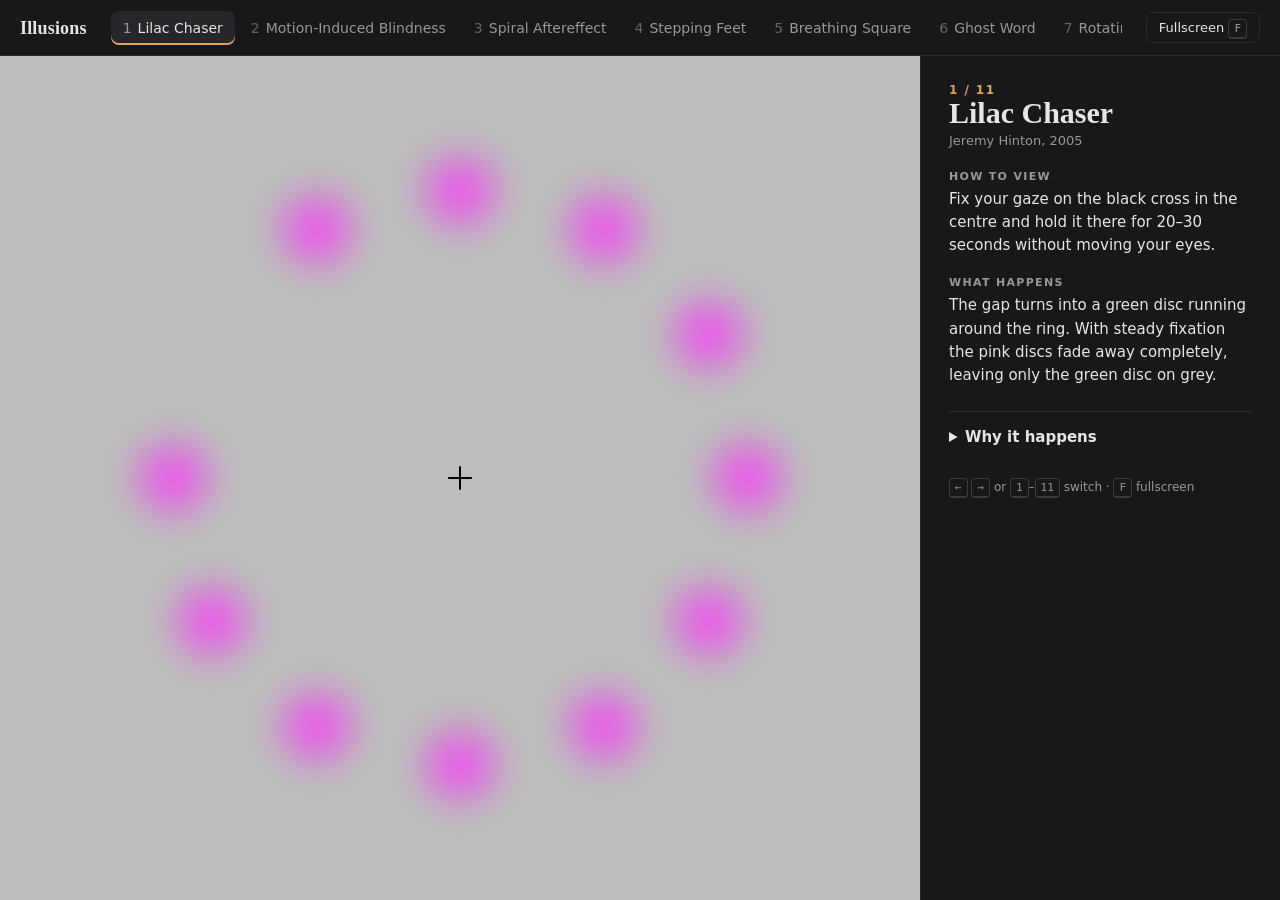
==== index.html @ adea9f26 "Add «Кто начал?» and «Твой принцип» Кто начал?: iterated prisoner's dilemma against tit-for-tat over" ====
<!doctype html>
<html lang="en">
<head>
  <meta charset="utf-8">
  <meta name="viewport" content="width=device-width, initial-scale=1">
  <title>Illusions</title>
  <link rel="stylesheet" href="css/style.css">
</head>
<body>
  <header class="bar">
    <h1 class="brand">Illusions</h1>
    <nav id="nav" class="nav" aria-label="Illusions"></nav>
    <button id="fullscreen" class="btn" type="button" title="Fullscreen (F)">Fullscreen <kbd>F</kbd></button>
  </header>

  <main class="layout">
    <section id="stage" class="stage" aria-live="off"></section>

    <aside class="panel">
      <p id="index" class="index"></p>
      <h2 id="title" class="title"></h2>
      <p id="credit" class="credit"></p>

      <h3 id="howto-h">How to view</h3>
      <p id="howto"></p>

      <div id="expect-wrap">
        <h3 id="expect-h">What happens</h3>
        <p id="expect"></p>
      </div>

      <div id="controls-wrap" hidden>
        <h3 id="controls-h">Controls</h3>
        <div id="controls" class="controls"></div>
      </div>

      <details id="why" class="why">
        <summary id="why-h">Why it happens</summary>
        <div id="why-body"></div>
      </details>

      <p class="keys"><kbd>←</kbd> <kbd>→</kbd> or <kbd>1</kbd>–<kbd id="last-key">9</kbd> switch · <kbd>F</kbd> fullscreen</p>
    </aside>
  </main>

  <script src="js/core.js"></script>
  <script src="js/illusions/lilac.js"></script>
  <script src="js/illusions/mib.js"></script>
  <script src="js/illusions/spiral.js"></script>
  <script src="js/illusions/feet.js"></script>
  <script src="js/illusions/breathing.js"></script>
  <script src="js/illusions/ghost-word.js"></script>
  <script src="js/illusions/snakes.js"></script>
  <script src="js/illusions/silencing.js"></script>
  <script src="js/illusions/checker-shadow.js"></script>
  <script src="js/mind/oracle-model.js"></script>
  <script src="js/illusions/oracle.js"></script>
  <script src="js/mind/ninety-model.js"></script>
  <script src="js/illusions/ninety.js"></script>
  <script src="js/mind/who-model.js"></script>
  <script src="js/illusions/who.js"></script>
  <script src="js/mind/principle-model.js"></script>
  <script src="js/illusions/principle.js"></script>
  <script src="js/app.js"></script>
</body>
</html>
---- css/style.css ----
:root {
  --bg: #111113;
  --bg-2: #18181b;
  --line: #2a2a2f;
  --text: #e8e6e1;
  --muted: #9b9890;
  --accent: #e0a458;
  --serif: "Iowan Old Style", "Palatino Linotype", Palatino, Georgia, serif;
  --sans: system-ui, -apple-system, "Segoe UI", Roboto, sans-serif;
  --bar-h: 56px;
}

* { box-sizing: border-box; }

html, body {
  margin: 0;
  height: 100%;
  background: var(--bg);
  color: var(--text);
  font: 15px/1.55 var(--sans);
}

/* ---------- top bar ---------- */

.bar {
  height: var(--bar-h);
  display: flex;
  align-items: center;
  gap: 24px;
  padding: 0 20px;
  border-bottom: 1px solid var(--line);
  background: var(--bg-2);
}

.brand {
  margin: 0;
  font: 600 18px/1 var(--serif);
  letter-spacing: 0.01em;
  white-space: nowrap;
}

.nav {
  display: flex;
  gap: 4px;
  flex: 1;
  overflow-x: auto;
  scrollbar-width: none;
}

.nav button {
  appearance: none;
  border: 0;
  background: none;
  color: var(--muted);
  font: 500 14px/1 var(--sans);
  padding: 10px 12px;
  border-radius: 8px;
  cursor: pointer;
  white-space: nowrap;
}

.nav button span {
  font-variant-numeric: tabular-nums;
  opacity: 0.6;
  margin-right: 6px;
}

.nav button:hover { color: var(--text); background: #222226; }

.nav button[aria-current="true"] {
  color: var(--text);
  background: #26262b;
  box-shadow: inset 0 -2px 0 var(--accent);
}

.nav-section {
  align-self: center;
  margin-left: 8px;
  padding: 4px 6px 4px 14px;
  border-left: 1px solid var(--line);
  color: var(--accent);
  font: 600 11px/1 var(--sans);
  letter-spacing: 0.12em;
  text-transform: uppercase;
  white-space: nowrap;
}

.btn {
  appearance: none;
  border: 1px solid var(--line);
  background: transparent;
  color: var(--text);
  font: 500 13px/1 var(--sans);
  padding: 8px 12px;
  border-radius: 8px;
  cursor: pointer;
  white-space: nowrap;
}

.btn:hover { border-color: #44444b; }

.btn-primary {
  background: var(--accent);
  border-color: var(--accent);
  color: #111;
}

.btn-primary:hover { border-color: #f0bd7a; background: #f0bd7a; }

kbd {
  font: 500 11px/1 ui-monospace, SFMono-Regular, Menlo, monospace;
  padding: 2px 5px;
  border: 1px solid #3a3a40;
  border-bottom-width: 2px;
  border-radius: 4px;
  color: var(--muted);
}

/* ---------- layout ---------- */

.layout {
  display: grid;
  grid-template-columns: 1fr 360px;
  height: calc(100% - var(--bar-h));
}

.stage {
  position: relative;
  overflow: hidden;
  background: #000;
}

.stage canvas {
  position: absolute;
  inset: 0;
  width: 100%;
  height: 100%;
  display: block;
}

.stage-status {
  position: absolute;
  left: 50%;
  bottom: 18px;
  transform: translateX(-50%);
  padding: 6px 12px;
  border-radius: 999px;
  background: rgba(0, 0, 0, 0.55);
  color: #ddd;
  font: 500 13px/1.2 var(--sans);
  font-variant-numeric: tabular-nums;
  pointer-events: none;
  white-space: nowrap;
}

/* ---------- mind demos (DOM on the stage) ---------- */

.mind {
  position: absolute;
  inset: 0;
  display: flex;
  overflow-y: auto;
  padding: 32px 24px;
  background: var(--bg);
}

.mind-col { margin: auto; width: 100%; max-width: 560px; text-align: center; }
.mind-col.wide { max-width: 760px; }

.mind-step { margin: 0 0 10px; color: var(--accent); font: 600 11px/1 var(--sans); letter-spacing: 0.12em; text-transform: uppercase; }
.mind-big { margin: 0 0 6px; font: 400 30px/1.2 var(--serif); }
.mind-big b { color: var(--accent); font-weight: 600; font-variant-numeric: tabular-nums; }
.mind-sub { margin: 0 0 24px; color: var(--muted); min-height: 1.55em; }
.mind-note { margin: 8px 0 0; color: var(--muted); font-size: 13px; }
.mind-col h4 { margin: 24px 0 8px; color: var(--muted); font: 600 11px/1.3 var(--sans); letter-spacing: 0.12em; text-transform: uppercase; }
.mind-go { margin-top: 28px; padding: 12px 18px; font-size: 14px; }

.mind-table { margin: 0 auto; border-collapse: collapse; font-variant-numeric: tabular-nums; }
.mind-table th, .mind-table td { padding: 7px 14px; border-bottom: 1px solid var(--line); }
.mind-table th { color: var(--muted); font: 600 11px/1.3 var(--sans); letter-spacing: 0.08em; text-transform: uppercase; }
.mind-table td:first-child { text-align: left; color: var(--muted); }
.mind-table td:nth-child(2) { color: var(--text); font-weight: 600; }

.oracle-keys { display: flex; justify-content: center; gap: 20px; margin-bottom: 28px; }

.oracle-keys button {
  width: 120px;
  height: 120px;
  border: 0;
  border-radius: 14px;
  color: #111;
  font: 600 40px/1 var(--sans);
  cursor: pointer;
  transition: transform 60ms;
}

.oracle-keys button small { display: block; margin-top: 6px; font-size: 15px; opacity: 0.55; }

.oracle-keys button.down, .oracle-keys button:active { transform: scale(0.94); }

.k0 { background: #e0a458; }
.k1 { background: #6fa8dc; }

.oracle-strip { display: grid; grid-template-columns: repeat(25, 13px); justify-content: center; gap: 3px; }

.oracle-strip i {
  position: relative;
  width: 13px;
  height: 13px;
  border-radius: 2px;
}

.oracle-strip i.hit::after {
  content: "";
  position: absolute;
  inset: 4px;
  border-radius: 50%;
  background: #111;
}

.ninety-q { font-size: 26px; }
.ninety-fields { display: grid; grid-template-columns: repeat(3, minmax(0, 1fr)); gap: 12px; text-align: left; }
.ninety-fields.one { grid-template-columns: minmax(0, 260px); justify-content: center; margin-top: 18px; }
.ninety-field span { display: block; margin-bottom: 6px; color: var(--muted); font-size: 13px; }

.ninety-field input {
  width: 100%;
  padding: 10px 12px;
  border: 1px solid var(--line);
  border-radius: 8px;
  background: var(--bg-2);
  color: var(--text);
  font: 500 20px/1.2 var(--sans);
  font-variant-numeric: tabular-nums;
}

.ninety-field input:focus { outline: none; border-color: var(--accent); }
.ninety-field input.bad, .ninety-msg.bad { border-color: #d0605e; color: #e88a87; }
.btn:disabled { opacity: 0.4; cursor: default; }

.ninety-recall-q { margin-bottom: 4px; }
.ninety-ask { margin: 22px 0 10px; }
.ninety-yn { display: flex; justify-content: center; gap: 12px; }
.ninety-yn .btn { min-width: 120px; padding: 11px 16px; font-size: 14px; }

.ninety-line { margin: 0 0 4px; }
.ninety-legend { display: flex; flex-wrap: wrap; justify-content: center; gap: 6px 18px; margin-bottom: 10px; color: var(--muted); font-size: 13px; }
.ninety-legend span { display: inline-flex; align-items: center; gap: 8px; }
.ninety-legend i { position: relative; display: inline-block; width: 18px; height: 12px; }
.ninety-legend i.ninety-mark { left: 0; transform: none; width: 3px; }
.ninety-legend i.ninety-mark.ans { width: 10px; height: 10px; }

.ninety-row { padding: 12px 0; border-bottom: 1px solid var(--line); text-align: left; }
.ninety-row-q { margin: 0 0 8px; font-size: 14px; }
.ninety-row-meta { margin: 8px 0 0; color: var(--muted); font-size: 13px; }
.ninety-row.hit .ninety-row-meta b { color: #8fc28a; }
.ninety-row.miss .ninety-row-meta b { color: #e88a87; }

.ninety-track { position: relative; height: 22px; }
.ninety-track::before { content: ""; position: absolute; left: 0; right: 0; top: 50%; border-top: 1px solid var(--line); }
.ninety-range { position: absolute; top: 5px; height: 12px; min-width: 2px; border-radius: 3px; background: rgba(224, 164, 88, 0.35); }
.ninety-legend .ninety-range { position: relative; top: 0; }
.ninety-mark { position: absolute; top: 1px; width: 3px; height: 20px; transform: translateX(-50%); border-radius: 1px; }
.ninety-mark.mid { background: var(--accent); }
.ninety-mark.rec { background: #6fa8dc; }
.ninety-mark.ans { top: 6px; width: 10px; height: 10px; border-radius: 50%; background: var(--text); box-shadow: 0 0 0 2px var(--bg); }

@media (max-width: 600px) {
  .ninety-fields { grid-template-columns: 1fr; }
}

/* Кто начал? */

.who-pay { margin-bottom: 4px; font-size: 14px; }
.who-pay td:nth-child(2) { font-weight: 400; color: var(--text); }
.who-line { margin: 0 0 6px; text-align: left; }
.who-story { margin: 0 0 8px; text-align: left; font-size: 16px; }

.who-moves { display: flex; justify-content: center; gap: 16px; margin: 24px 0 10px; }

.who-btn {
  width: 190px;
  padding: 18px 10px;
  border: 0;
  border-radius: 12px;
  color: #111;
  font: 600 18px/1 var(--sans);
  cursor: pointer;
  transition: transform 60ms;
}

.who-btn small { display: block; margin-top: 6px; font-size: 13px; opacity: 0.55; }
.who-btn.c { background: #8fc28a; }
.who-btn.d { background: #e88a87; }
.who-btn.down, .who-btn:active { transform: scale(0.96); }
.who-last { min-height: 1.55em; margin: 0 0 16px; color: var(--muted); }

.who-hist {
  display: grid;
  grid-template-columns: max-content 1fr;
  gap: 4px 10px;
  align-items: center;
  width: fit-content;
  max-width: 100%;
  margin: 0 auto 8px;
  text-align: left;
}

.who-hist > span { color: var(--muted); font-size: 13px; white-space: nowrap; }
.who-hist > div { display: flex; gap: 2px; min-height: 14px; }
.who-hist.rec, .who-hist.log { max-width: 100%; }
.who-hist.rec > div, .who-hist.log > div { display: grid; grid-template-columns: repeat(var(--n), minmax(0, 14px)); gap: 2px; }
.who-hist.rec .who-mv, .who-hist.log .who-mv { width: auto; }

.who-nums b { color: var(--muted); font: 500 10px/1 var(--sans); font-variant-numeric: tabular-nums; }

.who-mv { display: inline-block; width: 14px; height: 14px; border-radius: 3px; }
.who-mv.c { background: #8fc28a; }
.who-mv.d { background: #e88a87; }
.who-mv.glitch { outline: 2px solid var(--accent); outline-offset: 1px; }

.who-legend { display: flex; justify-content: center; align-items: center; gap: 6px 8px; flex-wrap: wrap; margin: 6px 0 14px; color: var(--muted); font-size: 13px; }
.who-legend .who-mv { margin-left: 10px; }

.who-scale { display: flex; justify-content: center; gap: 4px; }
.who-scale .btn { width: 38px; padding: 9px 0; font-variant-numeric: tabular-nums; }
.who-scale-ends { display: flex; justify-content: space-between; max-width: 450px; margin: 4px auto 0; color: var(--muted); font-size: 12px; }
.who-choice { display: flex; flex-wrap: wrap; justify-content: center; gap: 8px; }
.who-choice .btn { min-width: 100px; padding: 10px 14px; font-size: 14px; }
.who-scale .btn.on, .who-choice .btn.on { background: var(--accent); border-color: var(--accent); color: #111; }
.who-cmp { margin: 14px auto 10px; }
.who-cmp td:nth-child(3) { color: var(--text); font-weight: 600; }

/* Твой принцип */

.pr-rules { display: grid; gap: 8px; text-align: left; }

.pr-rule {
  display: block;
  width: 100%;
  padding: 12px 14px;
  border: 1px solid var(--line);
  border-radius: 10px;
  background: var(--bg-2);
  color: var(--text);
  font: 14px/1.45 var(--sans);
  text-align: left;
  cursor: pointer;
}

.pr-rule:hover { border-color: #44444b; }
.pr-rule.on { border-color: var(--accent); box-shadow: inset 0 0 0 1px var(--accent); }
.pr-rule b { display: block; margin-bottom: 2px; }
.pr-rule span { color: #cfccc5; }
.pr-rule small { display: block; margin-top: 4px; color: var(--accent); font-size: 12px; }
.pr-none { margin-top: 8px; }

.pr-text { margin: 18px 0 14px; text-align: left; font: 18px/1.6 var(--serif); }
.pr-q { margin: 0 0 20px; font-weight: 600; }
.pr-yn { display: flex; justify-content: center; gap: 12px; }
.pr-yn .btn { min-width: 160px; padding: 13px 16px; font-size: 15px; }
.pr-yn kbd { margin-left: 10px; }

.pr-table { margin-top: 6px; }
.pr-table td { text-align: left; }
.pr-table td:nth-child(2) { font-weight: 600; }
.pr-table tr.bad td { color: #e88a87; }
.pr-table tr.bad td:first-child { box-shadow: inset 3px 0 0 #d0605e; }

.pr-fit { margin: 0 0 10px; text-align: left; }
.pr-fit b { display: inline-block; min-width: 64px; color: var(--accent); font-variant-numeric: tabular-nums; }
.pr-fit span { display: block; margin-left: 68px; color: var(--muted); font-size: 13px; }
.pr-fit.mine { color: var(--text); }

.pr-pair { margin: 0 0 8px; padding-left: 12px; text-align: left; border-left: 3px solid var(--line); }
.pr-pair.diff { border-left-color: var(--accent); }
.pr-pair b { font-weight: 500; color: var(--muted); }
.pr-pair.diff b { color: var(--text); }
.pr-actions { display: flex; justify-content: center; gap: 12px; }

/* ---------- side panel ---------- */

.panel {
  overflow-y: auto;
  padding: 28px 28px 24px;
  border-left: 1px solid var(--line);
  background: var(--bg-2);
}

.index {
  margin: 0 0 6px;
  color: var(--accent);
  font: 600 12px/1 var(--sans);
  letter-spacing: 0.12em;
  text-transform: uppercase;
}

.title {
  margin: 0;
  font: 600 30px/1.15 var(--serif);
}

.credit {
  margin: 6px 0 22px;
  color: var(--muted);
  font-size: 13px;
}

.panel h3 {
  margin: 20px 0 6px;
  color: var(--muted);
  font: 600 11px/1 var(--sans);
  letter-spacing: 0.12em;
  text-transform: uppercase;
}

.panel p { margin: 0; }

/* ---------- controls ---------- */

.controls {
  display: grid;
  gap: 14px;
  margin-top: 4px;
}

.control label {
  display: flex;
  justify-content: space-between;
  font-size: 14px;
  margin-bottom: 4px;
}

.control output {
  color: var(--muted);
  font-variant-numeric: tabular-nums;
}

.control input[type="range"] {
  width: 100%;
  accent-color: var(--accent);
}

.control input[type="text"] {
  width: 100%;
  padding: 7px 10px;
  border: 1px solid var(--line);
  border-radius: 6px;
  background: var(--bg);
  color: var(--text);
  font: 600 14px/1.2 var(--sans);
  letter-spacing: 0.06em;
  text-transform: uppercase;
}

.control input[type="text"]:focus { outline: none; border-color: var(--accent); }

.toggle {
  display: flex;
  align-items: center;
  gap: 8px;
  font-size: 14px;
  cursor: pointer;
}

.toggle input { accent-color: var(--accent); margin: 0; }

/* ---------- explanation ---------- */

.why {
  margin-top: 24px;
  border-top: 1px solid var(--line);
  padding-top: 14px;
}

.why summary {
  cursor: pointer;
  font-weight: 600;
}

.why p { margin: 10px 0 0 !important; color: #cfccc5; }

.keys {
  margin-top: 28px !important;
  color: var(--muted);
  font-size: 12px;
}

/* ---------- narrow screens ---------- */

@media (max-width: 900px) {
  html, body { height: auto; }
  .bar { gap: 12px; padding: 0 12px; }
  .brand { display: none; }
  .btn kbd { display: none; }
  .layout { display: block; height: auto; }
  .stage { height: 72vh; }
  .panel { border-left: 0; border-top: 1px solid var(--line); }
}
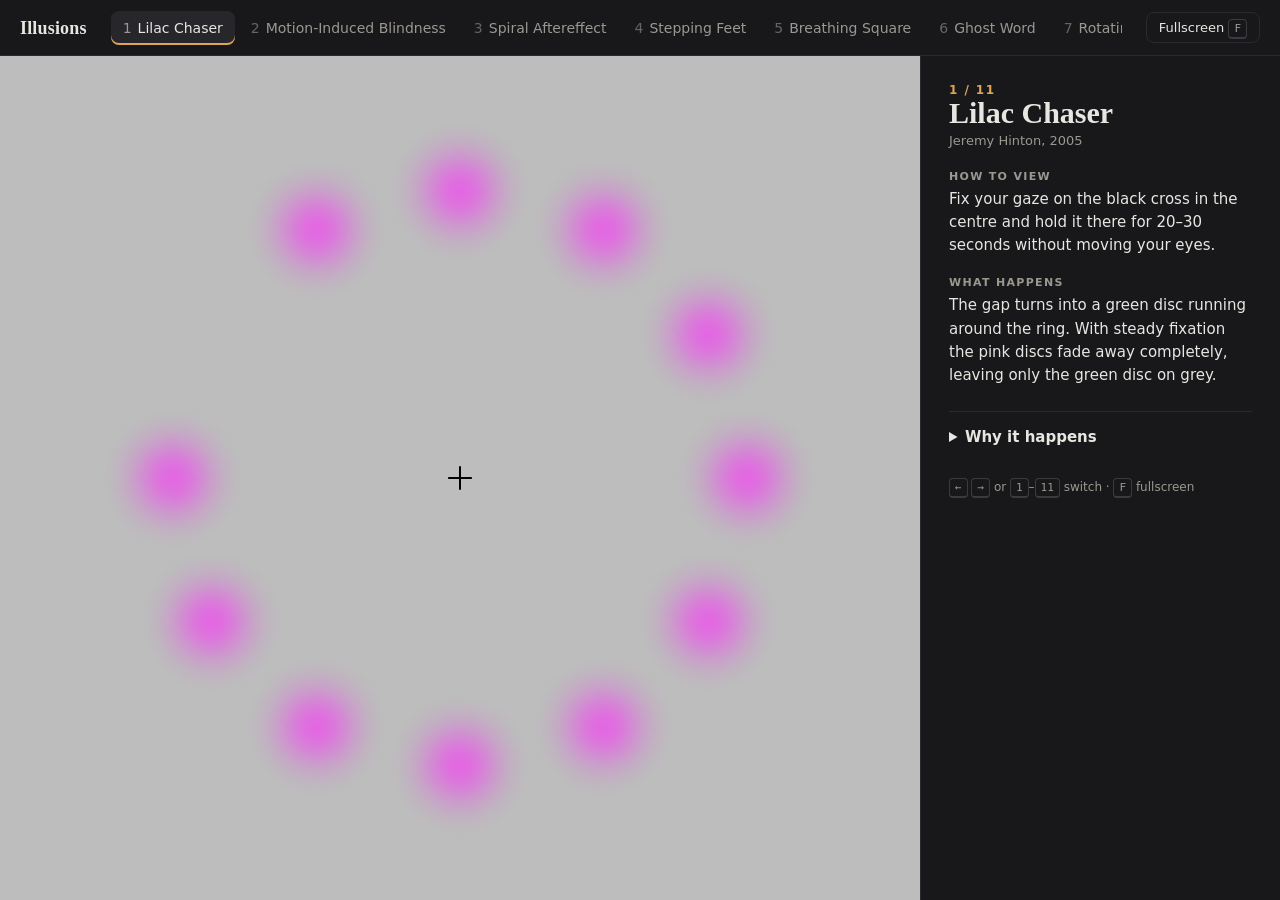
==== commit 44a847fa: "Add Mind section: Oracle and Ninety Percent Gated demos in Russian: the outcome and explanation stay" ====
--- a/index.html
+++ b/index.html
@@ -57,10 +57,6 @@
   <script src="js/illusions/oracle.js"></script>
   <script src="js/mind/ninety-model.js"></script>
   <script src="js/illusions/ninety.js"></script>
-  <script src="js/mind/who-model.js"></script>
-  <script src="js/illusions/who.js"></script>
-  <script src="js/mind/principle-model.js"></script>
-  <script src="js/illusions/principle.js"></script>
   <script src="js/app.js"></script>
 </body>
 </html>
--- a/css/style.css
+++ b/css/style.css
@@ -269,115 +269,6 @@
   .ninety-fields { grid-template-columns: 1fr; }
 }
 
-/* Кто начал? */
-
-.who-pay { margin-bottom: 4px; font-size: 14px; }
-.who-pay td:nth-child(2) { font-weight: 400; color: var(--text); }
-.who-line { margin: 0 0 6px; text-align: left; }
-.who-story { margin: 0 0 8px; text-align: left; font-size: 16px; }
-
-.who-moves { display: flex; justify-content: center; gap: 16px; margin: 24px 0 10px; }
-
-.who-btn {
-  width: 190px;
-  padding: 18px 10px;
-  border: 0;
-  border-radius: 12px;
-  color: #111;
-  font: 600 18px/1 var(--sans);
-  cursor: pointer;
-  transition: transform 60ms;
-}
-
-.who-btn small { display: block; margin-top: 6px; font-size: 13px; opacity: 0.55; }
-.who-btn.c { background: #8fc28a; }
-.who-btn.d { background: #e88a87; }
-.who-btn.down, .who-btn:active { transform: scale(0.96); }
-.who-last { min-height: 1.55em; margin: 0 0 16px; color: var(--muted); }
-
-.who-hist {
-  display: grid;
-  grid-template-columns: max-content 1fr;
-  gap: 4px 10px;
-  align-items: center;
-  width: fit-content;
-  max-width: 100%;
-  margin: 0 auto 8px;
-  text-align: left;
-}
-
-.who-hist > span { color: var(--muted); font-size: 13px; white-space: nowrap; }
-.who-hist > div { display: flex; gap: 2px; min-height: 14px; }
-.who-hist.rec, .who-hist.log { max-width: 100%; }
-.who-hist.rec > div, .who-hist.log > div { display: grid; grid-template-columns: repeat(var(--n), minmax(0, 14px)); gap: 2px; }
-.who-hist.rec .who-mv, .who-hist.log .who-mv { width: auto; }
-
-.who-nums b { color: var(--muted); font: 500 10px/1 var(--sans); font-variant-numeric: tabular-nums; }
-
-.who-mv { display: inline-block; width: 14px; height: 14px; border-radius: 3px; }
-.who-mv.c { background: #8fc28a; }
-.who-mv.d { background: #e88a87; }
-.who-mv.glitch { outline: 2px solid var(--accent); outline-offset: 1px; }
-
-.who-legend { display: flex; justify-content: center; align-items: center; gap: 6px 8px; flex-wrap: wrap; margin: 6px 0 14px; color: var(--muted); font-size: 13px; }
-.who-legend .who-mv { margin-left: 10px; }
-
-.who-scale { display: flex; justify-content: center; gap: 4px; }
-.who-scale .btn { width: 38px; padding: 9px 0; font-variant-numeric: tabular-nums; }
-.who-scale-ends { display: flex; justify-content: space-between; max-width: 450px; margin: 4px auto 0; color: var(--muted); font-size: 12px; }
-.who-choice { display: flex; flex-wrap: wrap; justify-content: center; gap: 8px; }
-.who-choice .btn { min-width: 100px; padding: 10px 14px; font-size: 14px; }
-.who-scale .btn.on, .who-choice .btn.on { background: var(--accent); border-color: var(--accent); color: #111; }
-.who-cmp { margin: 14px auto 10px; }
-.who-cmp td:nth-child(3) { color: var(--text); font-weight: 600; }
-
-/* Твой принцип */
-
-.pr-rules { display: grid; gap: 8px; text-align: left; }
-
-.pr-rule {
-  display: block;
-  width: 100%;
-  padding: 12px 14px;
-  border: 1px solid var(--line);
-  border-radius: 10px;
-  background: var(--bg-2);
-  color: var(--text);
-  font: 14px/1.45 var(--sans);
-  text-align: left;
-  cursor: pointer;
-}
-
-.pr-rule:hover { border-color: #44444b; }
-.pr-rule.on { border-color: var(--accent); box-shadow: inset 0 0 0 1px var(--accent); }
-.pr-rule b { display: block; margin-bottom: 2px; }
-.pr-rule span { color: #cfccc5; }
-.pr-rule small { display: block; margin-top: 4px; color: var(--accent); font-size: 12px; }
-.pr-none { margin-top: 8px; }
-
-.pr-text { margin: 18px 0 14px; text-align: left; font: 18px/1.6 var(--serif); }
-.pr-q { margin: 0 0 20px; font-weight: 600; }
-.pr-yn { display: flex; justify-content: center; gap: 12px; }
-.pr-yn .btn { min-width: 160px; padding: 13px 16px; font-size: 15px; }
-.pr-yn kbd { margin-left: 10px; }
-
-.pr-table { margin-top: 6px; }
-.pr-table td { text-align: left; }
-.pr-table td:nth-child(2) { font-weight: 600; }
-.pr-table tr.bad td { color: #e88a87; }
-.pr-table tr.bad td:first-child { box-shadow: inset 3px 0 0 #d0605e; }
-
-.pr-fit { margin: 0 0 10px; text-align: left; }
-.pr-fit b { display: inline-block; min-width: 64px; color: var(--accent); font-variant-numeric: tabular-nums; }
-.pr-fit span { display: block; margin-left: 68px; color: var(--muted); font-size: 13px; }
-.pr-fit.mine { color: var(--text); }
-
-.pr-pair { margin: 0 0 8px; padding-left: 12px; text-align: left; border-left: 3px solid var(--line); }
-.pr-pair.diff { border-left-color: var(--accent); }
-.pr-pair b { font-weight: 500; color: var(--muted); }
-.pr-pair.diff b { color: var(--text); }
-.pr-actions { display: flex; justify-content: center; gap: 12px; }
-
 /* ---------- side panel ---------- */
 
 .panel {
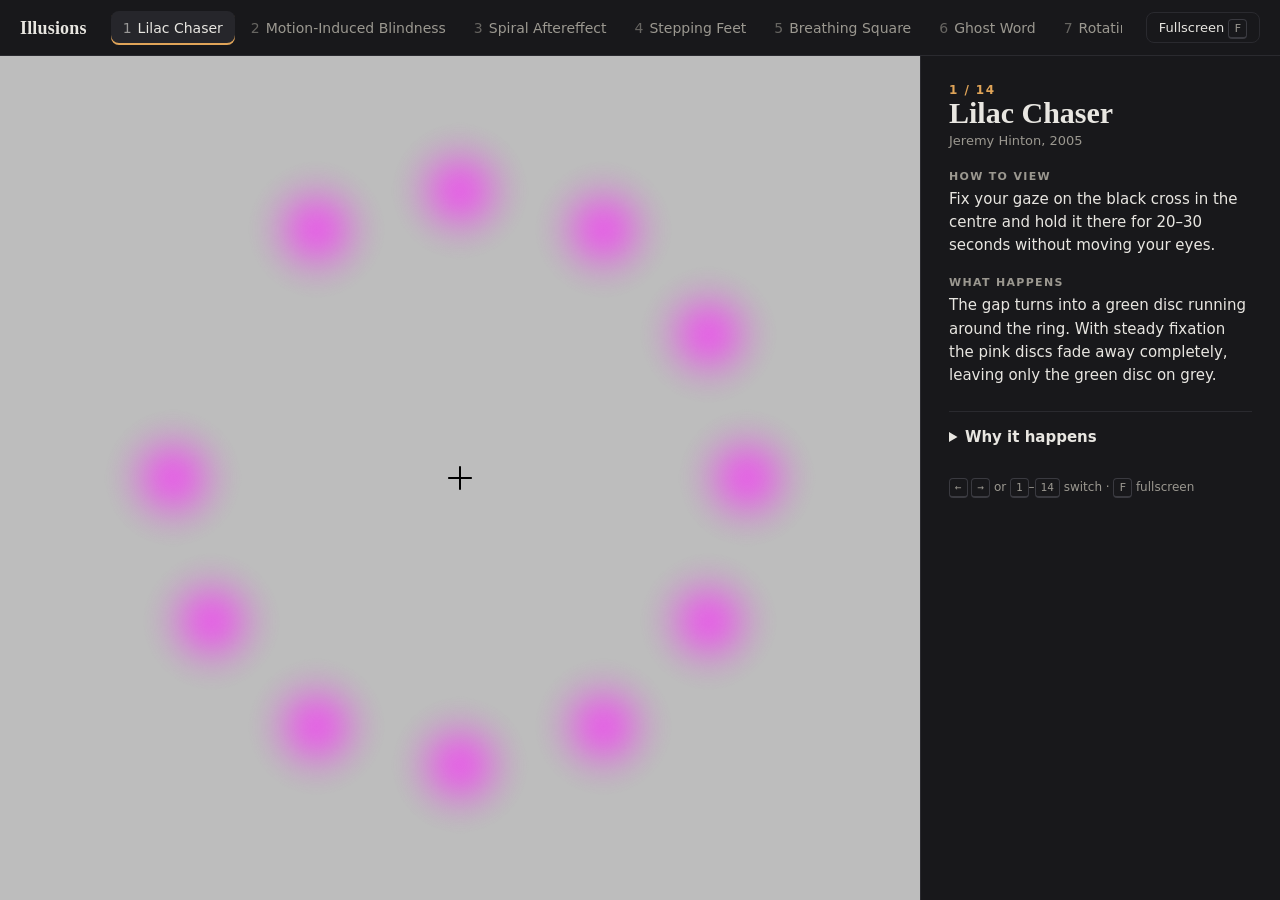
==== commit a7f64d5b: "Add For Your Eyes Only: a word everyone sees except the calibrated viewer Red and green frames alter" ====
--- a/index.html
+++ b/index.html
@@ -53,10 +53,16 @@
   <script src="js/illusions/snakes.js"></script>
   <script src="js/illusions/silencing.js"></script>
   <script src="js/illusions/checker-shadow.js"></script>
+  <script src="js/eye/yours-model.js"></script>
+  <script src="js/illusions/yours.js"></script>
   <script src="js/mind/oracle-model.js"></script>
   <script src="js/illusions/oracle.js"></script>
   <script src="js/mind/ninety-model.js"></script>
   <script src="js/illusions/ninety.js"></script>
+  <script src="js/mind/who-model.js"></script>
+  <script src="js/illusions/who.js"></script>
+  <script src="js/mind/principle-model.js"></script>
+  <script src="js/illusions/principle.js"></script>
   <script src="js/app.js"></script>
 </body>
 </html>
--- a/css/style.css
+++ b/css/style.css
@@ -269,6 +269,115 @@
   .ninety-fields { grid-template-columns: 1fr; }
 }
 
+/* Кто начал? */
+
+.who-pay { margin-bottom: 4px; font-size: 14px; }
+.who-pay td:nth-child(2) { font-weight: 400; color: var(--text); }
+.who-line { margin: 0 0 6px; text-align: left; }
+.who-story { margin: 0 0 8px; text-align: left; font-size: 16px; }
+
+.who-moves { display: flex; justify-content: center; gap: 16px; margin: 24px 0 10px; }
+
+.who-btn {
+  width: 190px;
+  padding: 18px 10px;
+  border: 0;
+  border-radius: 12px;
+  color: #111;
+  font: 600 18px/1 var(--sans);
+  cursor: pointer;
+  transition: transform 60ms;
+}
+
+.who-btn small { display: block; margin-top: 6px; font-size: 13px; opacity: 0.55; }
+.who-btn.c { background: #8fc28a; }
+.who-btn.d { background: #e88a87; }
+.who-btn.down, .who-btn:active { transform: scale(0.96); }
+.who-last { min-height: 1.55em; margin: 0 0 16px; color: var(--muted); }
+
+.who-hist {
+  display: grid;
+  grid-template-columns: max-content 1fr;
+  gap: 4px 10px;
+  align-items: center;
+  width: fit-content;
+  max-width: 100%;
+  margin: 0 auto 8px;
+  text-align: left;
+}
+
+.who-hist > span { color: var(--muted); font-size: 13px; white-space: nowrap; }
+.who-hist > div { display: flex; gap: 2px; min-height: 14px; }
+.who-hist.rec, .who-hist.log { max-width: 100%; }
+.who-hist.rec > div, .who-hist.log > div { display: grid; grid-template-columns: repeat(var(--n), minmax(0, 14px)); gap: 2px; }
+.who-hist.rec .who-mv, .who-hist.log .who-mv { width: auto; }
+
+.who-nums b { color: var(--muted); font: 500 10px/1 var(--sans); font-variant-numeric: tabular-nums; }
+
+.who-mv { display: inline-block; width: 14px; height: 14px; border-radius: 3px; }
+.who-mv.c { background: #8fc28a; }
+.who-mv.d { background: #e88a87; }
+.who-mv.glitch { outline: 2px solid var(--accent); outline-offset: 1px; }
+
+.who-legend { display: flex; justify-content: center; align-items: center; gap: 6px 8px; flex-wrap: wrap; margin: 6px 0 14px; color: var(--muted); font-size: 13px; }
+.who-legend .who-mv { margin-left: 10px; }
+
+.who-scale { display: flex; justify-content: center; gap: 4px; }
+.who-scale .btn { width: 38px; padding: 9px 0; font-variant-numeric: tabular-nums; }
+.who-scale-ends { display: flex; justify-content: space-between; max-width: 450px; margin: 4px auto 0; color: var(--muted); font-size: 12px; }
+.who-choice { display: flex; flex-wrap: wrap; justify-content: center; gap: 8px; }
+.who-choice .btn { min-width: 100px; padding: 10px 14px; font-size: 14px; }
+.who-scale .btn.on, .who-choice .btn.on { background: var(--accent); border-color: var(--accent); color: #111; }
+.who-cmp { margin: 14px auto 10px; }
+.who-cmp td:nth-child(3) { color: var(--text); font-weight: 600; }
+
+/* Твой принцип */
+
+.pr-rules { display: grid; gap: 8px; text-align: left; }
+
+.pr-rule {
+  display: block;
+  width: 100%;
+  padding: 12px 14px;
+  border: 1px solid var(--line);
+  border-radius: 10px;
+  background: var(--bg-2);
+  color: var(--text);
+  font: 14px/1.45 var(--sans);
+  text-align: left;
+  cursor: pointer;
+}
+
+.pr-rule:hover { border-color: #44444b; }
+.pr-rule.on { border-color: var(--accent); box-shadow: inset 0 0 0 1px var(--accent); }
+.pr-rule b { display: block; margin-bottom: 2px; }
+.pr-rule span { color: #cfccc5; }
+.pr-rule small { display: block; margin-top: 4px; color: var(--accent); font-size: 12px; }
+.pr-none { margin-top: 8px; }
+
+.pr-text { margin: 18px 0 14px; text-align: left; font: 18px/1.6 var(--serif); }
+.pr-q { margin: 0 0 20px; font-weight: 600; }
+.pr-yn { display: flex; justify-content: center; gap: 12px; }
+.pr-yn .btn { min-width: 160px; padding: 13px 16px; font-size: 15px; }
+.pr-yn kbd { margin-left: 10px; }
+
+.pr-table { margin-top: 6px; }
+.pr-table td { text-align: left; }
+.pr-table td:nth-child(2) { font-weight: 600; }
+.pr-table tr.bad td { color: #e88a87; }
+.pr-table tr.bad td:first-child { box-shadow: inset 3px 0 0 #d0605e; }
+
+.pr-fit { margin: 0 0 10px; text-align: left; }
+.pr-fit b { display: inline-block; min-width: 64px; color: var(--accent); font-variant-numeric: tabular-nums; }
+.pr-fit span { display: block; margin-left: 68px; color: var(--muted); font-size: 13px; }
+.pr-fit.mine { color: var(--text); }
+
+.pr-pair { margin: 0 0 8px; padding-left: 12px; text-align: left; border-left: 3px solid var(--line); }
+.pr-pair.diff { border-left-color: var(--accent); }
+.pr-pair b { font-weight: 500; color: var(--muted); }
+.pr-pair.diff b { color: var(--text); }
+.pr-actions { display: flex; justify-content: center; gap: 12px; }
+
 /* ---------- side panel ---------- */
 
 .panel {
@@ -376,6 +485,42 @@
   color: var(--muted);
   font-size: 12px;
 }
+
+/* ---------- For Your Eyes Only ---------- */
+
+.fy { position: absolute; inset: 0; display: flex; flex-direction: column; background: var(--bg); }
+.fy-view { position: relative; flex: 1; min-height: 0; touch-action: none; user-select: none; -webkit-user-select: none; }
+.fy-view canvas { image-rendering: pixelated; visibility: hidden; }
+.fy-view .stage-status { bottom: 10px; }
+.fy-bar { max-height: 55%; overflow-y: auto; padding: 14px 24px 18px; border-top: 1px solid var(--line); background: var(--bg-2); text-align: center; }
+.fy-bar .mind-sub { max-width: 760px; margin: 0 auto 12px; }
+.fy-big { margin: 0 0 6px; font: 400 22px/1.25 var(--serif); }
+.fy-row[hidden] { display: none; }
+.fy-row { display: flex; flex-wrap: wrap; justify-content: center; align-items: center; gap: 10px; margin: 0 0 10px; }
+.fy-row .btn { padding: 10px 14px; font-size: 14px; }
+.fy-hold { touch-action: none; user-select: none; -webkit-user-select: none; }
+.fy-hold.down { background: var(--accent); border-color: var(--accent); color: #111; }
+.fy-slider { width: min(460px, 100%); accent-color: var(--accent); }
+.fy-label { color: var(--muted); font-size: 13px; }
+.fy-msg { min-width: 10em; color: var(--muted); font-size: 13px; text-align: left; }
+
+.fy-input {
+  width: 170px;
+  padding: 8px 10px;
+  border: 1px solid var(--line);
+  border-radius: 8px;
+  background: var(--bg);
+  color: var(--text);
+  font: 600 18px/1.2 var(--sans);
+  letter-spacing: 0.06em;
+  text-transform: uppercase;
+}
+
+.fy-input:focus { outline: none; border-color: var(--accent); }
+.fy-ok { color: #8fc98f; }
+.fy-bad { color: #e88a87; }
+.fy-table { margin-bottom: 12px; }
+.fy-table td:nth-child(2) { text-align: right; }
 
 /* ---------- narrow screens ---------- */
 
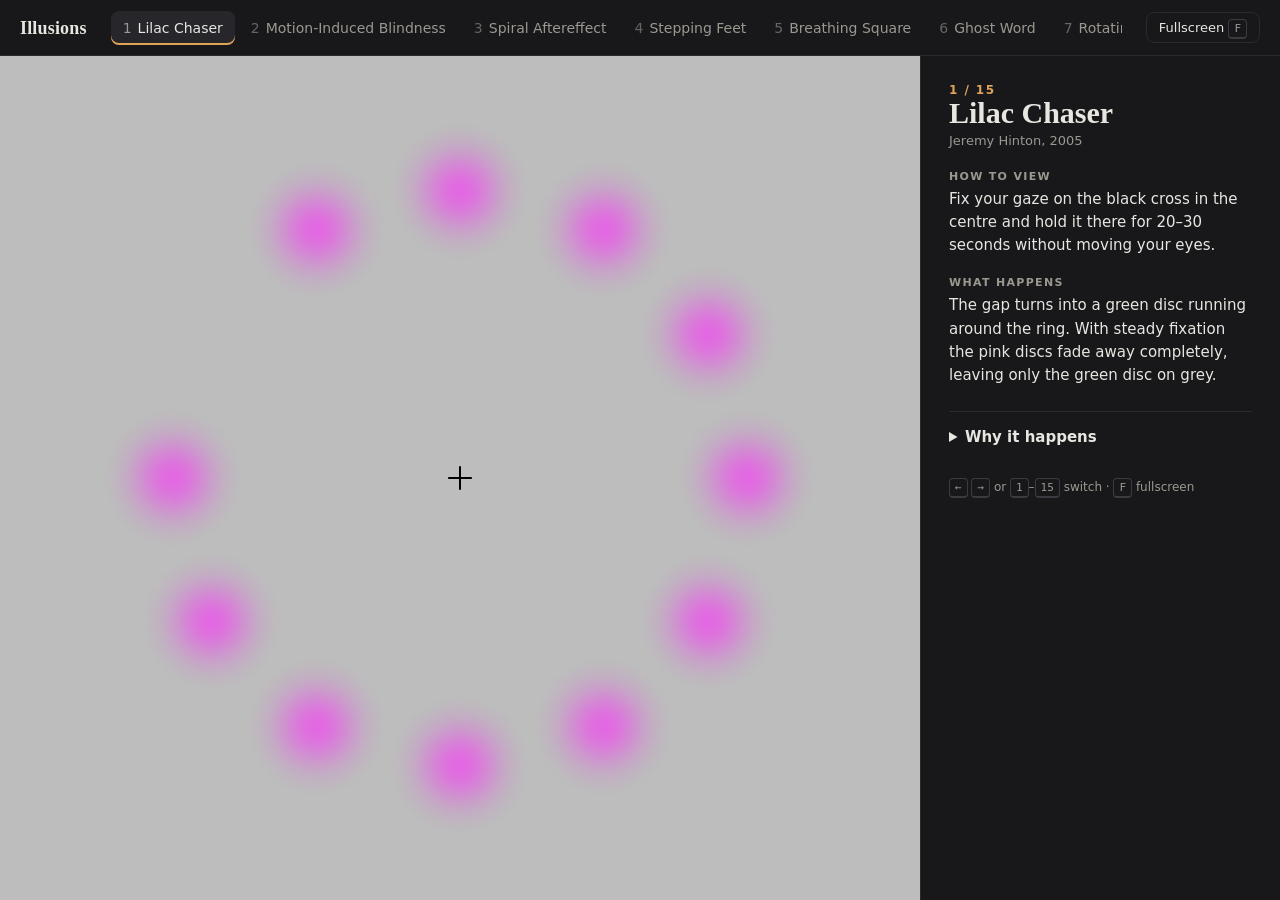
==== commit af11bbf1: "Add «Подпись»: model-picked choice blindness with a sealed bet Eight value statements in two-sided p" ====
--- a/index.html
+++ b/index.html
@@ -63,6 +63,8 @@
   <script src="js/illusions/who.js"></script>
   <script src="js/mind/principle-model.js"></script>
   <script src="js/illusions/principle.js"></script>
+  <script src="js/mind/signature-model.js"></script>
+  <script src="js/illusions/signature.js"></script>
   <script src="js/app.js"></script>
 </body>
 </html>
--- a/css/style.css
+++ b/css/style.css
@@ -378,6 +378,72 @@
 .pr-pair.diff b { color: var(--text); }
 .pr-actions { display: flex; justify-content: center; gap: 12px; }
 
+/* Подпись */
+
+.sig-text { margin: 0 0 22px; font: 400 24px/1.35 var(--serif); }
+.sig-scale { display: flex; justify-content: center; gap: 6px; }
+.sig-scale .btn { width: 46px; padding: 11px 0; font-size: 15px; font-variant-numeric: tabular-nums; }
+.sig-scale .btn.on { background: var(--accent); border-color: var(--accent); color: #111; }
+.sig-scale.still { gap: 3px; justify-content: flex-start; }
+.sig-scale.still .btn { width: 28px; padding: 5px 0; font-size: 12px; cursor: default; }
+.sig-scale.still .btn:disabled { opacity: 1; }
+.sig-ends { display: flex; justify-content: space-between; max-width: 364px; margin: 6px auto 0; color: var(--muted); font-size: 12px; }
+.sig-label { min-height: 1.55em; }
+
+.sig-code { margin: 0 0 18px; color: var(--muted); font-size: 12px; }
+.sig-code code { margin-left: 6px; color: var(--text); font: 12px/1.6 ui-monospace, Menlo, Consolas, monospace; word-break: break-all; }
+
+.sig-cards { display: grid; gap: 10px; text-align: left; }
+.sig-card { padding: 14px 16px; border: 1px solid var(--line); border-radius: 10px; background: var(--bg-2); }
+.sig-card.flagged { border-color: #d0605e; }
+.sig-card.swap { border-color: var(--accent); }
+.sig-theme { margin: 0 0 4px; color: var(--accent); font: 600 11px/1.3 var(--sans); letter-spacing: 0.1em; text-transform: uppercase; }
+.sig-card-text { margin: 0 0 10px; font: 17px/1.45 var(--serif); }
+.sig-shown { margin: 6px 0 0; color: var(--muted); font-size: 13px; }
+.sig-reason { display: block; margin-top: 12px; }
+.sig-reason span { display: block; margin-bottom: 6px; color: var(--muted); font-size: 13px; }
+.sig-reason input {
+  width: 100%;
+  padding: 9px 11px;
+  border: 1px solid var(--line);
+  border-radius: 8px;
+  background: var(--bg);
+  color: var(--text);
+  font: 15px/1.4 var(--sans);
+}
+.sig-reason input:focus { outline: none; border-color: var(--accent); }
+.sig-reason input:disabled { opacity: 0.4; }
+.sig-flag { margin-top: 12px; font-size: 12px; }
+.sig-flag.on { background: #d0605e; border-color: #d0605e; color: #111; }
+
+.sig-quote { margin: 4px 0 10px; padding-left: 14px; border-left: 3px solid var(--accent); font: italic 21px/1.4 var(--serif); }
+.sig-quote.caught { border-left-color: var(--line); font: 15px/1.5 var(--sans); }
+.sig-facts { margin: 4px 0 0; color: #cfccc5; font-size: 14px; }
+.sig-facts b { color: var(--text); font-weight: 600; }
+.sig-bet { margin: 10px 0 0; font-size: 13px; }
+.sig-bet.ok { color: var(--accent); }
+.sig-bet.miss { color: #e88a87; }
+.sig-bet small { display: block; color: var(--muted); }
+.sig-line { margin: 14px 0 0; }
+
+.sig-seal {
+  margin: 0 0 10px;
+  padding: 12px 14px;
+  border: 1px solid var(--line);
+  border-radius: 8px;
+  background: var(--bg-2);
+  color: #cfccc5;
+  font: 12px/1.6 ui-monospace, Menlo, Consolas, monospace;
+  text-align: left;
+  white-space: pre-wrap;
+  word-break: break-word;
+}
+
+.sig-table td { text-align: left; vertical-align: top; }
+.sig-table td:nth-child(2) { white-space: nowrap; }
+.sig-table tr.miss td { color: #e88a87; }
+.sig-table tr.miss td:first-child { box-shadow: inset 3px 0 0 #d0605e; }
+
 /* ---------- side panel ---------- */
 
 .panel {
@@ -498,8 +564,8 @@
 .fy-row[hidden] { display: none; }
 .fy-row { display: flex; flex-wrap: wrap; justify-content: center; align-items: center; gap: 10px; margin: 0 0 10px; }
 .fy-row .btn { padding: 10px 14px; font-size: 14px; }
-.fy-hold { touch-action: none; user-select: none; -webkit-user-select: none; }
-.fy-hold.down { background: var(--accent); border-color: var(--accent); color: #111; }
+.fy-view { cursor: pointer; }
+.fy-play.on { background: var(--accent); border-color: var(--accent); color: #111; }
 .fy-slider { width: min(460px, 100%); accent-color: var(--accent); }
 .fy-label { color: var(--muted); font-size: 13px; }
 .fy-msg { min-width: 10em; color: var(--muted); font-size: 13px; text-align: left; }
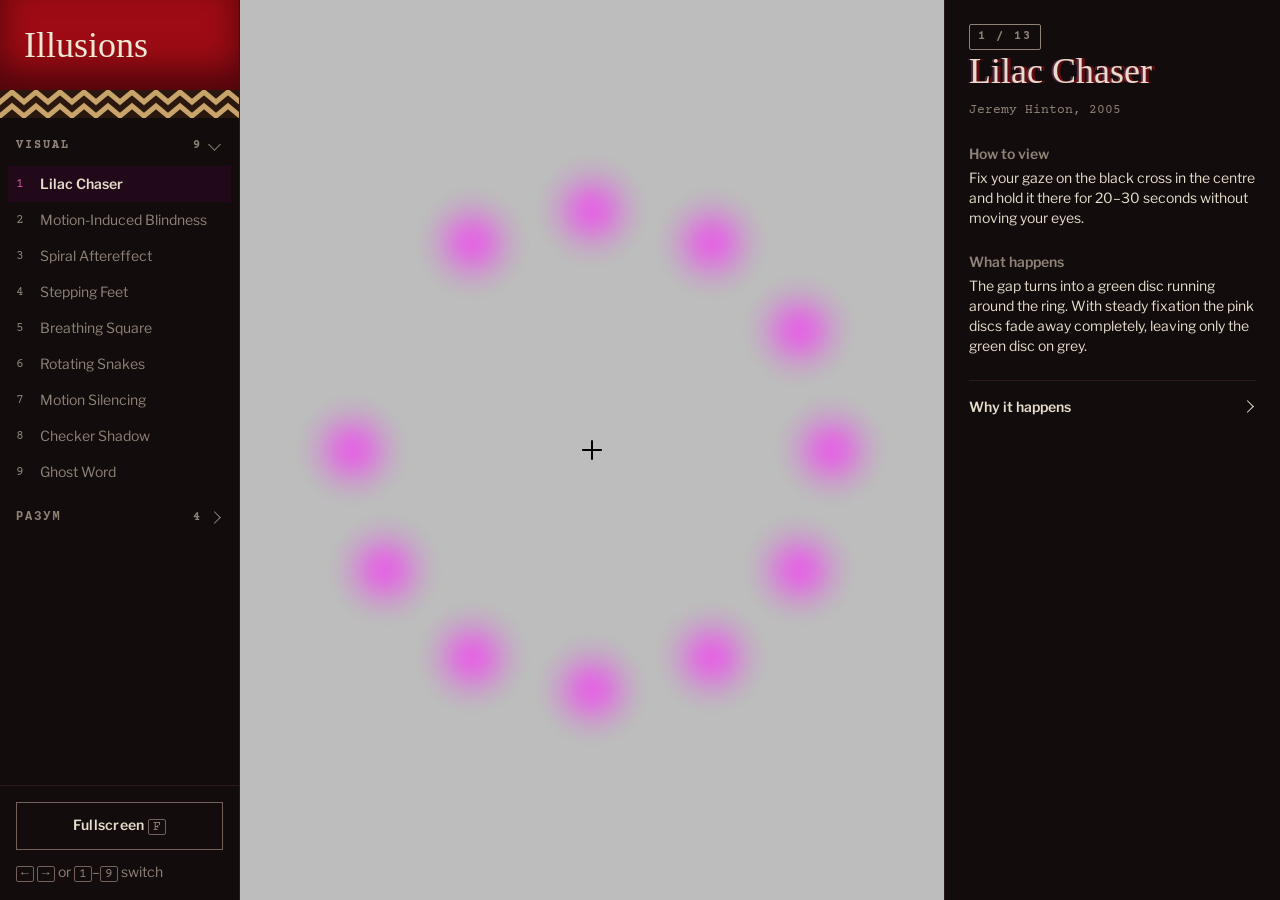
==== commit 9900866e: "Group illusions into sections and apply Waking Room design Replace the top bar with a sidebar of col" ====
--- a/index.html
+++ b/index.html
@@ -1,25 +1,39 @@
 <!doctype html>
-<html lang="en">
+<html lang="en" data-theme="lodge">
 <head>
   <meta charset="utf-8">
   <meta name="viewport" content="width=device-width, initial-scale=1">
   <title>Illusions</title>
+  <link rel="stylesheet" href="design/waking-room/tokens.css">
+  <link rel="stylesheet" href="design/waking-room/components.css">
   <link rel="stylesheet" href="css/style.css">
 </head>
 <body>
-  <header class="bar">
-    <h1 class="brand">Illusions</h1>
-    <nav id="nav" class="nav" aria-label="Illusions"></nav>
-    <button id="fullscreen" class="btn" type="button" title="Fullscreen (F)">Fullscreen <kbd>F</kbd></button>
-  </header>
+  <main class="layout">
+    <aside class="side">
+      <h1 class="brand heading">Illusions</h1>
+      <svg class="wr-chev brand-floor" width="100%" height="28" aria-hidden="true">
+        <defs>
+          <pattern id="floor" width="24" height="28" patternUnits="userSpaceOnUse">
+            <rect class="wr-chev-ground" width="24" height="28"></rect>
+            <path class="wr-chev-stripe" d="M0 12 L12 2 L24 12 M0 26 L12 16 L24 26" stroke-width="5"></path>
+          </pattern>
+        </defs>
+        <rect width="100%" height="28" fill="url(#floor)"></rect>
+      </svg>
+      <nav id="nav" class="nav" aria-label="Illusions"></nav>
+      <div class="side-foot">
+        <button id="fullscreen" class="wr-btn wr-btn-quiet" type="button" title="Fullscreen (F)">Fullscreen <kbd>F</kbd></button>
+        <p class="keys"><kbd>←</kbd> <kbd>→</kbd> or <kbd>1</kbd>–<kbd>9</kbd> switch</p>
+      </div>
+    </aside>
 
-  <main class="layout">
     <section id="stage" class="stage" aria-live="off"></section>
 
     <aside class="panel">
-      <p id="index" class="index"></p>
-      <h2 id="title" class="title"></h2>
-      <p id="credit" class="credit"></p>
+      <p id="index" class="index wr-stamp wr-stamp-neutral"></p>
+      <h2 id="title" class="title heading wr-ghost-text"></h2>
+      <p id="credit" class="credit caption"></p>
 
       <h3 id="howto-h">How to view</h3>
       <p id="howto"></p>
@@ -38,8 +52,6 @@
         <summary id="why-h">Why it happens</summary>
         <div id="why-body"></div>
       </details>
-
-      <p class="keys"><kbd>←</kbd> <kbd>→</kbd> or <kbd>1</kbd>–<kbd id="last-key">9</kbd> switch · <kbd>F</kbd> fullscreen</p>
     </aside>
   </main>
 
@@ -49,12 +61,10 @@
   <script src="js/illusions/spiral.js"></script>
   <script src="js/illusions/feet.js"></script>
   <script src="js/illusions/breathing.js"></script>
-  <script src="js/illusions/ghost-word.js"></script>
   <script src="js/illusions/snakes.js"></script>
   <script src="js/illusions/silencing.js"></script>
   <script src="js/illusions/checker-shadow.js"></script>
-  <script src="js/eye/yours-model.js"></script>
-  <script src="js/illusions/yours.js"></script>
+  <script src="js/illusions/ghost-word.js"></script>
   <script src="js/mind/oracle-model.js"></script>
   <script src="js/illusions/oracle.js"></script>
   <script src="js/mind/ninety-model.js"></script>
@@ -63,8 +73,6 @@
   <script src="js/illusions/who.js"></script>
   <script src="js/mind/principle-model.js"></script>
   <script src="js/illusions/principle.js"></script>
-  <script src="js/mind/signature-model.js"></script>
-  <script src="js/illusions/signature.js"></script>
   <script src="js/app.js"></script>
 </body>
 </html>
--- a/design/waking-room/tokens.css
+++ b/design/waking-room/tokens.css
@@ -0,0 +1,75 @@
+/* Waking Room — generated from tokens.json */
+@import url("https://fonts.googleapis.com/css2?family=IM+Fell+English:ital@0;1&family=Libre+Franklin:wght@400;600&family=Courier+Prime:ital,wght@0,400;0,700;1,400&display=swap");
+
+:root, [data-theme="lodge"] {
+  --background: #070505;
+  --surface: #130c0c;
+  --border: #2a1a1a;
+  --border-strong: #75605b;
+  --text: #e6ddcc;
+  --text-muted: #8f8377;
+  --curtain: #9e0b14;
+  --curtain-deep: #3d0306;
+  --curtain-text: #ff4f57;
+  --on-curtain: #f0e6d4;
+  --lamp: #d45aa6;
+  --lamp-soft: #22091a;
+  --hearth: #d9944a;
+  --floor-light: #c9a46a;
+  --floor-dark: #2a170d;
+  --marble: #ddd6c8;
+  --silver: #7e7a74;
+  --blade: #000000;
+  --focus: var(--lamp);
+  --lamp-glow: 0 0 40px rgba(212, 90, 166, 0.32);
+  --fold: inset 0 -20px 32px rgba(0, 0, 0, 0.5);
+}
+[data-theme="insomnia"] {
+  --background: #c9ccbd;
+  --surface: #d8dbcd;
+  --border: #a9ad9e;
+  --border-strong: #6a6e61;
+  --text: #0b0909;
+  --text-muted: #45483f;
+  --curtain: #8a0a12;
+  --curtain-deep: #3d0306;
+  --curtain-text: var(--curtain);
+  --lamp: #7e1a5a;
+  --lamp-soft: #e2cfd6;
+  --lamp-glow: 0 0 24px rgba(126, 26, 90, 0.22);
+  --focus: var(--lamp);
+}
+:root {
+  --space-4: 4px;
+  --space-8: 8px;
+  --space-12: 12px;
+  --space-16: 16px;
+  --space-24: 24px;
+  --space-40: 40px;
+  --space-64: 64px;
+  --radius-0: 0;
+  --radius-2: 2px;
+  --radius-round: 9999px;
+  --ghost-red: 3px 0 0 rgba(158, 11, 20, 0.6);
+  --ghost-lamp: -2px 0 0 rgba(212, 90, 166, 0.35);
+  --grain-opacity: 0.16;
+  --flicker-duration: 9s;
+  --cozy-duration: 1800ms;
+  --cozy-ease: cubic-bezier(0.22, 1, 0.36, 1);
+  --cool-duration: 2000ms;
+  --dread-delay: 3800ms;
+  --font-display: "IM Fell English", "Iowan Old Style", Georgia, serif;
+  --font-text: "Libre Franklin", "Helvetica Neue", Arial, sans-serif;
+  --font-mono: "Courier Prime", "Courier New", monospace;
+}
+.display-xl { font-family: var(--font-display); font-size: 104px; line-height: 0.92; font-weight: 400; }
+.display-l { font-family: var(--font-display); font-size: 64px; line-height: 1; font-weight: 400; }
+.heading { font-family: var(--font-display); font-size: 36px; line-height: 42px; font-weight: 400; }
+.quote { font-family: var(--font-display); font-size: 30px; line-height: 38px; font-weight: 400; font-style: italic; }
+.body-l { font-family: var(--font-text); font-size: 18px; line-height: 28px; font-weight: 400; }
+.body { font-family: var(--font-text); font-size: 16px; line-height: 24px; font-weight: 400; }
+.body-s { font-family: var(--font-text); font-size: 14px; line-height: 20px; font-weight: 400; }
+.label { font-family: var(--font-text); font-size: 14px; line-height: 20px; font-weight: 600; }
+.stamp { font-family: var(--font-mono); font-size: 12px; line-height: 16px; font-weight: 700; letter-spacing: 0.16em; text-transform: uppercase; }
+.caption { font-family: var(--font-mono); font-size: 13px; line-height: 20px; font-weight: 400; }
+.transcript { font-family: var(--font-mono); font-size: 15px; line-height: 24px; font-weight: 400; }
--- a/design/waking-room/components.css
+++ b/design/waking-room/components.css
@@ -0,0 +1,232 @@
+
+body {
+  margin: 0;
+  background: var(--background);
+  color: var(--text);
+  font-family: var(--font-text);
+  font-size: 16px;
+  line-height: 24px;
+}
+
+.wr-row { display: flex; flex-wrap: wrap; gap: var(--space-16); align-items: center; padding: var(--space-24); }
+.wr-stack { display: flex; flex-direction: column; gap: var(--space-24); padding: var(--space-24); }
+
+/* Ghost: doubled display line */
+.wr-ghost .wr-quote-body, .wr-ghost-text { text-shadow: var(--ghost-red), var(--ghost-lamp); }
+
+/* Button */
+.wr-btn {
+  font-family: var(--font-text);
+  font-size: 14px;
+  line-height: 20px;
+  font-weight: 600;
+  letter-spacing: 0.02em;
+  padding: var(--space-12) var(--space-24);
+  border-radius: var(--radius-0);
+  border: 1px solid transparent;
+  cursor: pointer;
+  transition: background-color 900ms var(--cozy-ease), box-shadow 900ms var(--cozy-ease), color 900ms var(--cozy-ease);
+}
+.wr-btn:hover:not(:disabled) { animation: wr-stutter 1100ms linear 1 both; }
+.wr-btn:focus-visible { outline: 2px solid var(--focus); outline-offset: 2px; animation: wr-ring 1200ms linear 1 both; }
+.wr-btn:disabled { cursor: not-allowed; opacity: 0.4; }
+.wr-btn-curtain { background: var(--curtain); color: var(--on-curtain); }
+.wr-btn-curtain:hover:not(:disabled), .wr-btn-curtain:active:not(:disabled) { background: var(--curtain-deep); box-shadow: var(--fold); }
+.wr-btn-quiet { background: transparent; color: var(--text); border-color: var(--border-strong); }
+.wr-btn-quiet:hover:not(:disabled) { background: var(--surface); }
+.wr-btn-lamp { background: transparent; color: var(--lamp); padding-left: 0; padding-right: 0; text-decoration: underline; text-underline-offset: 5px; }
+.wr-btn-lamp:hover:not(:disabled) { text-decoration-thickness: 2px; }
+
+/* Stamp */
+.wr-stamp {
+  display: inline-flex;
+  align-items: center;
+  gap: var(--space-4);
+  font-family: var(--font-mono);
+  font-size: 12px;
+  line-height: 16px;
+  font-weight: 700;
+  letter-spacing: 0.16em;
+  text-transform: uppercase;
+  padding: var(--space-4) var(--space-8);
+  border: 1px solid currentColor;
+  border-radius: var(--radius-2);
+}
+.wr-stamp-neutral { color: var(--text-muted); }
+.wr-stamp-lamp { color: var(--lamp); background: var(--lamp-soft); }
+.wr-stamp-curtain { color: var(--on-curtain); background: var(--curtain); border-color: var(--curtain); }
+.wr-stamp-dot { width: 8px; height: 8px; border-radius: var(--radius-round); background: currentColor; animation: wr-cozy-in var(--cozy-duration) var(--cozy-ease) both, wr-light-fails var(--flicker-duration) linear var(--dread-delay) infinite; }
+
+/* Field */
+.wr-field { display: flex; flex-direction: column; gap: var(--space-8); max-width: 360px; }
+.wr-field-label { font-size: 14px; line-height: 20px; font-weight: 600; }
+.wr-field-input {
+  font-family: var(--font-text);
+  font-size: 16px;
+  line-height: 24px;
+  color: var(--text);
+  background: var(--surface);
+  border: 1px solid var(--border-strong);
+  border-radius: var(--radius-2);
+  padding: var(--space-8) var(--space-12);
+}
+.wr-field-input::placeholder { color: var(--text-muted); }
+.wr-field-input:focus-visible { outline: 2px solid var(--focus); outline-offset: 2px; animation: wr-ring 1200ms linear 1 both; }
+.wr-field-hint { font-size: 14px; line-height: 20px; color: var(--text-muted); }
+.wr-field-error .wr-field-input { border-color: var(--curtain-text); }
+.wr-field-error .wr-field-hint { color: var(--curtain-text); }
+
+/* Quote */
+.wr-quote { margin: 0; display: flex; flex-direction: column; gap: var(--space-8); max-width: 640px; }
+.wr-quote-body { margin: 0; font-family: var(--font-display); font-style: italic; font-weight: 400; color: var(--text); }
+.wr-quote-m .wr-quote-body { font-size: 30px; line-height: 38px; }
+.wr-quote-l .wr-quote-body { font-size: 44px; line-height: 50px; }
+.wr-quote-echo { font-family: var(--font-display); font-style: italic; font-size: 16px; line-height: 20px; color: var(--text-muted); opacity: 0.55; transform: scaleX(-1); text-align: right; }
+.wr-quote-source { font-family: var(--font-mono); font-size: 13px; line-height: 20px; color: var(--text-muted); margin-top: var(--space-4); }
+
+/* WakeClock */
+.wr-clock { display: inline-flex; flex-direction: column; align-items: center; gap: var(--space-8); }
+.wr-clock-time { font-family: var(--font-display); font-size: 128px; line-height: 0.9; color: var(--marble); text-shadow: var(--ghost-red), var(--ghost-lamp); font-variant-numeric: tabular-nums; animation: wr-cozy-in var(--cozy-duration) var(--cozy-ease) both, wr-brownout var(--flicker-duration) linear var(--dread-delay) infinite; }
+[data-theme="insomnia"] .wr-clock-time { color: var(--text); }
+.wr-clock-colon { display: inline-block; margin: 0 0.04em; animation: wr-light-fails var(--flicker-duration) linear var(--dread-delay) infinite; }
+.wr-clock-note { font-family: var(--font-mono); font-size: 13px; line-height: 20px; color: var(--text-muted); letter-spacing: 0.04em; animation: wr-cozy-in var(--cozy-duration) var(--cozy-ease) 600ms both; }
+
+/* The light arc. Phase 1 cozy: warm, slow fade-in. Phase 2 cooling: the warmth drains.
+   Phase 3 failing: an endless 9s cycle of a sag, one blink, a two-flash burst and a brownout.
+   Never more than two flashes in any one second. */
+.wr-enter { animation: wr-cozy-in var(--cozy-duration) var(--cozy-ease) both, wr-stutter 1100ms linear var(--cozy-duration) 1; }
+@keyframes wr-cozy-in {
+  0% { opacity: 0; filter: sepia(0.7) brightness(0.6); transform: translateY(4px); }
+  60% { opacity: 1; filter: sepia(0.4) brightness(1.1); transform: none; }
+  100% { opacity: 1; filter: none; transform: none; }
+}
+@keyframes wr-light-fails {
+  0%, 18% { opacity: 1; }
+  26% { opacity: 0.55; }
+  32%, 44.9% { opacity: 1; }
+  45%, 46.4% { opacity: 0.12; }
+  46.5%, 70.9% { opacity: 1; }
+  71%, 72.4% { opacity: 0.08; }
+  72.5%, 73.9% { opacity: 0.9; }
+  74%, 75.9% { opacity: 0.12; }
+  76%, 88% { opacity: 1; }
+  92% { opacity: 0.4; }
+  97%, 100% { opacity: 1; }
+}
+@keyframes wr-brownout {
+  0%, 18% { opacity: 1; }
+  26% { opacity: 0.7; }
+  32%, 88% { opacity: 1; }
+  92% { opacity: 0.45; }
+  97%, 100% { opacity: 1; }
+}
+@keyframes wr-stutter {
+  0%, 70% { opacity: 1; }
+  73% { opacity: 0.45; }
+  77% { opacity: 1; }
+  84% { opacity: 0.65; }
+  90%, 100% { opacity: 1; }
+}
+@keyframes wr-ring {
+  0%, 50% { outline-color: var(--focus); }
+  54%, 58% { outline-color: transparent; }
+  60%, 68% { outline-color: var(--focus); }
+  70%, 74% { outline-color: transparent; }
+  76%, 100% { outline-color: var(--focus); }
+}
+
+/* Veil */
+.wr-veil {
+  position: relative;
+  display: flex;
+  align-items: center;
+  justify-content: center;
+  overflow: hidden;
+  background-color: var(--background);
+  background-size: cover;
+  background-position: center;
+}
+.wr-veil::before {
+  content: "";
+  position: absolute;
+  inset: 0;
+  z-index: 3;
+  background: radial-gradient(ellipse at center, rgba(0, 0, 0, 0) 35%, rgba(0, 0, 0, 0.85) 100%);
+}
+.wr-veil-shape { position: absolute; z-index: 1; right: -2%; bottom: 5%; width: 58%; height: auto; opacity: 0; filter: blur(1.5px) drop-shadow(0 -3px 4px rgba(212, 90, 166, 0.45)); animation: wr-shape var(--flicker-duration) linear var(--dread-delay) infinite; }
+.wr-veil-shape path { fill: var(--blade); }
+.wr-veil-light {
+  position: absolute;
+  inset: 0;
+  z-index: 2;
+  background-color: var(--blade);
+  mix-blend-mode: multiply;
+  animation:
+    wr-veil-dawn var(--cozy-duration) var(--cozy-ease) both,
+    wr-veil-cool var(--cool-duration) ease-in var(--cozy-duration) forwards,
+    wr-veil-fail var(--flicker-duration) linear var(--dread-delay) infinite;
+}
+@keyframes wr-veil-dawn {
+  0% { background-color: var(--blade); opacity: 1; }
+  100% { background-color: var(--hearth); opacity: 0.4; }
+}
+@keyframes wr-veil-cool {
+  0% { background-color: var(--hearth); opacity: 0.4; }
+  100% { background-color: var(--blade); opacity: 0.5; }
+}
+@keyframes wr-veil-fail {
+  0%, 18% { background-color: var(--blade); opacity: 0.5; }
+  26% { opacity: 0.72; }
+  32%, 44.9% { opacity: 0.5; }
+  45%, 46.4% { opacity: 0.94; }
+  46.5%, 70.9% { opacity: 0.48; }
+  71%, 72.4% { opacity: 0.96; }
+  72.5%, 73.9% { opacity: 0.42; }
+  74%, 75.9% { opacity: 0.94; }
+  76%, 88% { opacity: 0.5; }
+  92% { opacity: 0.82; }
+  97%, 100% { background-color: var(--blade); opacity: 0.5; }
+}
+/* The room is empty until the first blink. When the light comes back, something is on the floor. */
+@keyframes wr-shape {
+  0%, 46.4% { opacity: 0; }
+  46.5%, 96% { opacity: 1; }
+  100% { opacity: 0; }
+}
+.wr-veil::after {
+  content: "";
+  position: absolute;
+  inset: 0;
+  z-index: 5;
+  opacity: var(--grain-opacity);
+  mix-blend-mode: screen;
+  background-image: url("data:image/svg+xml,%3Csvg xmlns='http://www.w3.org/2000/svg' width='160' height='160'%3E%3Cfilter id='n'%3E%3CfeTurbulence type='fractalNoise' baseFrequency='0.9' numOctaves='2' stitchTiles='stitch'/%3E%3CfeColorMatrix type='saturate' values='0'/%3E%3C/filter%3E%3Crect width='160' height='160' filter='url(%23n)'/%3E%3C/svg%3E");
+  pointer-events: none;
+}
+.wr-veil-content { position: relative; z-index: 4; animation: wr-cozy-in var(--cozy-duration) var(--cozy-ease) 400ms both; text-align: center; padding: var(--space-40) var(--space-24); color: var(--on-curtain); }
+.wr-veil-content .wr-veil-title { font-family: var(--font-display); font-size: 64px; line-height: 1; margin: 0; text-shadow: var(--ghost-red), var(--ghost-lamp); }
+.wr-veil-content .wr-veil-sub { font-family: var(--font-mono); font-size: 13px; line-height: 20px; margin-top: var(--space-16); color: var(--on-curtain); opacity: 0.8; }
+
+/* MirrorPanel */
+.wr-mirror { display: grid; grid-template-columns: 1fr var(--space-64) 1fr; align-items: stretch; background: var(--surface); border-radius: var(--radius-0); }
+.wr-mirror-lit { box-shadow: var(--lamp-glow); }
+.wr-mirror-side { padding: var(--space-24); display: flex; flex-direction: column; gap: var(--space-8); }
+.wr-mirror-left { text-align: right; align-items: flex-end; }
+.wr-mirror-right { text-align: left; align-items: flex-start; }
+.wr-mirror-axis { position: relative; background: var(--silver); }
+.wr-mirror-spike { position: absolute; left: 50%; top: 10%; bottom: 10%; width: 10px; transform: translateX(-50%); background: var(--blade); clip-path: polygon(50% 0, 100% 100%, 0 100%); }
+
+/* ChevronRule */
+.wr-chev { display: block; }
+.wr-chev-ground { fill: var(--floor-dark); }
+.wr-chev-stripe { fill: none; stroke: var(--floor-light); stroke-linejoin: miter; stroke-linecap: square; }
+
+/* Reduced motion: no arc, no flicker. The Veil shows the room as it ends: dim, cold, not empty. */
+@media (prefers-reduced-motion: reduce) {
+  .wr-btn { transition: none; }
+  .wr-btn:hover:not(:disabled), .wr-btn:focus-visible, .wr-field-input:focus-visible,
+  .wr-enter, .wr-stamp-dot, .wr-clock-time, .wr-clock-colon, .wr-clock-note,
+  .wr-veil-content, .wr-veil-light, .wr-veil-shape { animation: none; }
+  .wr-veil-light { opacity: 0.5; }
+  .wr-veil-shape { opacity: 1; }
+}
--- a/css/style.css
+++ b/css/style.css
@@ -1,133 +1,39 @@
-:root {
-  --bg: #111113;
-  --bg-2: #18181b;
-  --line: #2a2a2f;
-  --text: #e8e6e1;
-  --muted: #9b9890;
-  --accent: #e0a458;
-  --serif: "Iowan Old Style", "Palatino Linotype", Palatino, Georgia, serif;
-  --sans: system-ui, -apple-system, "Segoe UI", Roboto, sans-serif;
-  --bar-h: 56px;
-}
+/* Waking Room: design/waking-room/. Tokens and wr- components load first (see index.html).
+   Canvas stimuli keep their own colours, and nothing here flickers next to them. */
 
 * { box-sizing: border-box; }
 
-html, body {
-  margin: 0;
-  height: 100%;
-  background: var(--bg);
-  color: var(--text);
-  font: 15px/1.55 var(--sans);
-}
-
-/* ---------- top bar ---------- */
-
-.bar {
-  height: var(--bar-h);
-  display: flex;
-  align-items: center;
-  gap: 24px;
-  padding: 0 20px;
-  border-bottom: 1px solid var(--line);
-  background: var(--bg-2);
-}
-
-.brand {
-  margin: 0;
-  font: 600 18px/1 var(--serif);
-  letter-spacing: 0.01em;
-  white-space: nowrap;
-}
-
-.nav {
-  display: flex;
-  gap: 4px;
-  flex: 1;
-  overflow-x: auto;
-  scrollbar-width: none;
-}
-
-.nav button {
-  appearance: none;
-  border: 0;
-  background: none;
-  color: var(--muted);
-  font: 500 14px/1 var(--sans);
-  padding: 10px 12px;
-  border-radius: 8px;
-  cursor: pointer;
-  white-space: nowrap;
-}
-
-.nav button span {
-  font-variant-numeric: tabular-nums;
-  opacity: 0.6;
-  margin-right: 6px;
-}
-
-.nav button:hover { color: var(--text); background: #222226; }
-
-.nav button[aria-current="true"] {
-  color: var(--text);
-  background: #26262b;
-  box-shadow: inset 0 -2px 0 var(--accent);
-}
-
-.nav-section {
-  align-self: center;
-  margin-left: 8px;
-  padding: 4px 6px 4px 14px;
-  border-left: 1px solid var(--line);
-  color: var(--accent);
-  font: 600 11px/1 var(--sans);
-  letter-spacing: 0.12em;
-  text-transform: uppercase;
-  white-space: nowrap;
-}
-
-.btn {
-  appearance: none;
-  border: 1px solid var(--line);
-  background: transparent;
-  color: var(--text);
-  font: 500 13px/1 var(--sans);
-  padding: 8px 12px;
-  border-radius: 8px;
-  cursor: pointer;
-  white-space: nowrap;
-}
-
-.btn:hover { border-color: #44444b; }
-
-.btn-primary {
-  background: var(--accent);
-  border-color: var(--accent);
-  color: #111;
-}
-
-.btn-primary:hover { border-color: #f0bd7a; background: #f0bd7a; }
+html, body { height: 100%; }
+
+:where(button, input, summary):focus-visible {
+  outline: 2px solid var(--focus);
+  outline-offset: 2px;
+  animation: wr-ring 1200ms linear 1 both;
+}
 
 kbd {
-  font: 500 11px/1 ui-monospace, SFMono-Regular, Menlo, monospace;
-  padding: 2px 5px;
-  border: 1px solid #3a3a40;
-  border-bottom-width: 2px;
-  border-radius: 4px;
-  color: var(--muted);
-}
+  padding: 0 var(--space-4);
+  border: 1px solid var(--border-strong);
+  border-radius: var(--radius-2);
+  color: var(--text-muted);
+  font: 400 13px/20px var(--font-mono);
+}
+
+/* IM Fell English has no Cyrillic: Russian text would drop to the fallback while its digits stayed in IM Fell. */
+:lang(ru) .mind, :lang(ru) .title { --font-display: "Iowan Old Style", Georgia, serif; }
 
 /* ---------- layout ---------- */
 
 .layout {
   display: grid;
-  grid-template-columns: 1fr 360px;
-  height: calc(100% - var(--bar-h));
+  grid-template-columns: 240px minmax(0, 1fr) 336px;
+  height: 100%;
 }
 
 .stage {
   position: relative;
   overflow: hidden;
-  background: #000;
+  background: var(--blade);
 }
 
 .stage canvas {
@@ -141,16 +47,131 @@
 .stage-status {
   position: absolute;
   left: 50%;
-  bottom: 18px;
+  bottom: var(--space-16);
   transform: translateX(-50%);
-  padding: 6px 12px;
-  border-radius: 999px;
-  background: rgba(0, 0, 0, 0.55);
-  color: #ddd;
-  font: 500 13px/1.2 var(--sans);
-  font-variant-numeric: tabular-nums;
+  padding: var(--space-4) var(--space-12);
+  background: var(--background);
+  color: var(--text);
+  font: 400 13px/20px var(--font-mono);
   pointer-events: none;
   white-space: nowrap;
+}
+
+/* ---------- sidebar ---------- */
+
+.side {
+  display: flex;
+  flex-direction: column;
+  min-height: 0;
+  border-right: 1px solid var(--border);
+  background: var(--surface);
+}
+
+.brand {
+  margin: 0;
+  padding: var(--space-24);
+  background: var(--curtain);
+  box-shadow: var(--fold);
+  color: var(--on-curtain);
+}
+
+.brand-floor { flex: none; }
+
+.nav {
+  flex: 1;
+  min-height: 0;
+  overflow-y: auto;
+  padding: var(--space-8);
+}
+
+.nav-group + .nav-group { margin-top: var(--space-8); }
+
+.nav-group summary {
+  display: flex;
+  align-items: center;
+  gap: var(--space-8);
+  padding: var(--space-12) var(--space-8);
+  color: var(--text-muted);
+  cursor: pointer;
+  list-style: none;
+}
+
+.nav-group summary:hover { color: var(--text); }
+.nav-count { margin-left: auto; }
+
+/* Disclosure chevron: a static glyph, swapped without motion. */
+.nav-group summary::after, .why summary::after {
+  content: "";
+  flex: none;
+  width: var(--space-8);
+  height: var(--space-8);
+  margin-right: var(--space-4);
+  border-right: 1.5px solid currentColor;
+  border-bottom: 1.5px solid currentColor;
+  transform: translateY(-1px) rotate(-45deg);
+}
+
+.nav-group[open] summary::after, .why[open] summary::after { transform: translateY(-2px) rotate(45deg); }
+
+/* A closed section holding the current item keeps it findable. */
+.nav-group:not([open]):has([aria-current="true"]) summary { color: var(--text); }
+
+.nav-group:not([open]):has([aria-current="true"]) summary::before {
+  content: "";
+  flex: none;
+  width: var(--space-8);
+  height: var(--space-8);
+  border-radius: var(--radius-round);
+  background: var(--lamp);
+}
+
+.nav-items { display: grid; }
+
+.nav-item {
+  display: flex;
+  gap: var(--space-8);
+  width: 100%;
+  padding: var(--space-8);
+  border: 0;
+  background: none;
+  color: var(--text-muted);
+  font: 400 14px/20px var(--font-text);
+  text-align: left;
+  cursor: pointer;
+}
+
+.nav-item span {
+  flex: none;
+  min-width: 2ch;
+  font: 400 13px/20px var(--font-mono);
+}
+
+.nav-item:hover {
+  background: var(--background);
+  color: var(--text);
+  transition: background-color 900ms var(--cozy-ease), color 900ms var(--cozy-ease);
+}
+
+.nav-item[aria-current="true"] {
+  background: var(--lamp-soft);
+  color: var(--text);
+  font-weight: 600;
+  transition: none;
+}
+
+.nav-item[aria-current="true"] span { color: var(--lamp); }
+
+.side-foot {
+  display: grid;
+  gap: var(--space-12);
+  padding: var(--space-16);
+  border-top: 1px solid var(--border);
+}
+
+.keys {
+  margin: 0;
+  color: var(--text-muted);
+  font: 400 14px/20px var(--font-text);
 }
 
 /* ---------- mind demos (DOM on the stage) ---------- */
@@ -160,324 +181,235 @@
   inset: 0;
   display: flex;
   overflow-y: auto;
-  padding: 32px 24px;
-  background: var(--bg);
+  padding: var(--space-40) var(--space-24);
+  background: var(--background);
 }
 
 .mind-col { margin: auto; width: 100%; max-width: 560px; text-align: center; }
 .mind-col.wide { max-width: 760px; }
 
-.mind-step { margin: 0 0 10px; color: var(--accent); font: 600 11px/1 var(--sans); letter-spacing: 0.12em; text-transform: uppercase; }
-.mind-big { margin: 0 0 6px; font: 400 30px/1.2 var(--serif); }
-.mind-big b { color: var(--accent); font-weight: 600; font-variant-numeric: tabular-nums; }
-.mind-sub { margin: 0 0 24px; color: var(--muted); min-height: 1.55em; }
-.mind-note { margin: 8px 0 0; color: var(--muted); font-size: 13px; }
-.mind-col h4 { margin: 24px 0 8px; color: var(--muted); font: 600 11px/1.3 var(--sans); letter-spacing: 0.12em; text-transform: uppercase; }
-.mind-go { margin-top: 28px; padding: 12px 18px; font-size: 14px; }
-
-.mind-table { margin: 0 auto; border-collapse: collapse; font-variant-numeric: tabular-nums; }
-.mind-table th, .mind-table td { padding: 7px 14px; border-bottom: 1px solid var(--line); }
-.mind-table th { color: var(--muted); font: 600 11px/1.3 var(--sans); letter-spacing: 0.08em; text-transform: uppercase; }
-.mind-table td:first-child { text-align: left; color: var(--muted); }
+.mind-step { margin: 0 0 var(--space-12); color: var(--text-muted); }
+.mind-big { margin: 0 0 var(--space-8); font: 400 36px/42px var(--font-display); }
+.mind-big b { color: var(--curtain-text); font-weight: 400; font-variant-numeric: tabular-nums; }
+.mind-sub { margin: 0 0 var(--space-24); color: var(--text-muted); min-height: 24px; }
+.mind-note { margin: var(--space-8) 0 0; color: var(--text-muted); font: 400 14px/20px var(--font-text); }
+.mind-col h4 { margin: var(--space-24) 0 var(--space-8); color: var(--text-muted); font: 600 14px/20px var(--font-text); }
+.mind-go { margin-top: var(--space-24); }
+
+.mind-table { margin: 0 auto; border-collapse: collapse; font: 400 14px/20px var(--font-text); font-variant-numeric: tabular-nums; }
+.mind-table th, .mind-table td { padding: var(--space-8) var(--space-12); border-bottom: 1px solid var(--border); }
+.mind-table th { color: var(--text-muted); font-weight: 600; }
+.mind-table td:first-child { text-align: left; color: var(--text-muted); }
 .mind-table td:nth-child(2) { color: var(--text); font-weight: 600; }
 
-.oracle-keys { display: flex; justify-content: center; gap: 20px; margin-bottom: 28px; }
+/* Оракул: the two keys differ by lightness alone, so no colour reads as right or wrong. */
+
+.oracle-keys { display: flex; justify-content: center; gap: var(--space-24); margin-bottom: var(--space-24); }
 
 .oracle-keys button {
   width: 120px;
   height: 120px;
   border: 0;
-  border-radius: 14px;
-  color: #111;
-  font: 600 40px/1 var(--sans);
-  cursor: pointer;
-  transition: transform 60ms;
-}
-
-.oracle-keys button small { display: block; margin-top: 6px; font-size: 15px; opacity: 0.55; }
-
-.oracle-keys button.down, .oracle-keys button:active { transform: scale(0.94); }
-
-.k0 { background: #e0a458; }
-.k1 { background: #6fa8dc; }
-
-.oracle-strip { display: grid; grid-template-columns: repeat(25, 13px); justify-content: center; gap: 3px; }
-
-.oracle-strip i {
-  position: relative;
-  width: 13px;
-  height: 13px;
-  border-radius: 2px;
-}
+  border-radius: var(--radius-0);
+  color: var(--background);
+  font: 400 36px/42px var(--font-display);
+  cursor: pointer;
+}
+
+.oracle-keys button small { display: block; margin-top: var(--space-4); font: 400 13px/20px var(--font-mono); }
+.oracle-keys button.down, .oracle-keys button:active { box-shadow: var(--fold); }
+
+.k0 { background: var(--text); }
+.k1 { background: var(--text-muted); }
+
+.oracle-strip { display: grid; grid-template-columns: repeat(25, minmax(0, 13px)); justify-content: center; gap: var(--space-4); }
+.oracle-strip i { position: relative; aspect-ratio: 1; }
 
 .oracle-strip i.hit::after {
   content: "";
   position: absolute;
-  inset: 4px;
-  border-radius: 50%;
-  background: #111;
-}
-
-.ninety-q { font-size: 26px; }
-.ninety-fields { display: grid; grid-template-columns: repeat(3, minmax(0, 1fr)); gap: 12px; text-align: left; }
-.ninety-fields.one { grid-template-columns: minmax(0, 260px); justify-content: center; margin-top: 18px; }
-.ninety-field span { display: block; margin-bottom: 6px; color: var(--muted); font-size: 13px; }
+  inset: var(--space-4);
+  background: var(--background);
+}
+
+/* Девяносто процентов */
+
+.ninety-q { font: 400 30px/38px var(--font-display); }
+.ninety-fields { display: grid; grid-template-columns: repeat(3, minmax(0, 1fr)); gap: var(--space-12); text-align: left; }
+.ninety-fields.one { grid-template-columns: minmax(0, 260px); justify-content: center; margin-top: var(--space-16); }
+.ninety-field span { display: block; margin-bottom: var(--space-8); font: 600 14px/20px var(--font-text); }
 
 .ninety-field input {
   width: 100%;
-  padding: 10px 12px;
-  border: 1px solid var(--line);
-  border-radius: 8px;
-  background: var(--bg-2);
+  padding: var(--space-8) var(--space-12);
+  border: 1px solid var(--border-strong);
+  border-radius: var(--radius-2);
+  background: var(--surface);
   color: var(--text);
-  font: 500 20px/1.2 var(--sans);
+  font: 400 16px/24px var(--font-text);
   font-variant-numeric: tabular-nums;
 }
 
-.ninety-field input:focus { outline: none; border-color: var(--accent); }
-.ninety-field input.bad, .ninety-msg.bad { border-color: #d0605e; color: #e88a87; }
-.btn:disabled { opacity: 0.4; cursor: default; }
-
-.ninety-recall-q { margin-bottom: 4px; }
-.ninety-ask { margin: 22px 0 10px; }
-.ninety-yn { display: flex; justify-content: center; gap: 12px; }
-.ninety-yn .btn { min-width: 120px; padding: 11px 16px; font-size: 14px; }
-
-.ninety-line { margin: 0 0 4px; }
-.ninety-legend { display: flex; flex-wrap: wrap; justify-content: center; gap: 6px 18px; margin-bottom: 10px; color: var(--muted); font-size: 13px; }
-.ninety-legend span { display: inline-flex; align-items: center; gap: 8px; }
+.ninety-field input.bad { border-color: var(--curtain-text); }
+.ninety-msg.bad { color: var(--curtain-text); }
+
+.ninety-recall-q { margin-bottom: var(--space-4); }
+.ninety-ask { margin: var(--space-24) 0 var(--space-12); }
+.ninety-yn { display: flex; justify-content: center; gap: var(--space-12); }
+.ninety-yn .wr-btn { min-width: 120px; }
+
+.ninety-line { margin: 0 0 var(--space-4); }
+.ninety-legend { display: flex; flex-wrap: wrap; justify-content: center; gap: var(--space-4) var(--space-16); margin-bottom: var(--space-12); color: var(--text-muted); font: 400 14px/20px var(--font-text); }
+.ninety-legend span { display: inline-flex; align-items: center; gap: var(--space-8); }
 .ninety-legend i { position: relative; display: inline-block; width: 18px; height: 12px; }
 .ninety-legend i.ninety-mark { left: 0; transform: none; width: 3px; }
 .ninety-legend i.ninety-mark.ans { width: 10px; height: 10px; }
 
-.ninety-row { padding: 12px 0; border-bottom: 1px solid var(--line); text-align: left; }
-.ninety-row-q { margin: 0 0 8px; font-size: 14px; }
-.ninety-row-meta { margin: 8px 0 0; color: var(--muted); font-size: 13px; }
-.ninety-row.hit .ninety-row-meta b { color: #8fc28a; }
-.ninety-row.miss .ninety-row-meta b { color: #e88a87; }
+.ninety-row { padding: var(--space-12) 0; border-bottom: 1px solid var(--border); text-align: left; }
+.ninety-row-q { margin: 0 0 var(--space-8); font: 400 14px/20px var(--font-text); }
+.ninety-row-meta { margin: var(--space-8) 0 0; color: var(--text-muted); font: 400 14px/20px var(--font-text); }
+.ninety-row.hit .ninety-row-meta b { color: var(--text); }
+.ninety-row.miss .ninety-row-meta b { color: var(--curtain-text); }
 
 .ninety-track { position: relative; height: 22px; }
-.ninety-track::before { content: ""; position: absolute; left: 0; right: 0; top: 50%; border-top: 1px solid var(--line); }
-.ninety-range { position: absolute; top: 5px; height: 12px; min-width: 2px; border-radius: 3px; background: rgba(224, 164, 88, 0.35); }
+.ninety-track::before { content: ""; position: absolute; left: 0; right: 0; top: 50%; border-top: 1px solid var(--border); }
+.ninety-range { position: absolute; top: 5px; height: 12px; min-width: 2px; background: var(--border-strong); }
 .ninety-legend .ninety-range { position: relative; top: 0; }
-.ninety-mark { position: absolute; top: 1px; width: 3px; height: 20px; transform: translateX(-50%); border-radius: 1px; }
-.ninety-mark.mid { background: var(--accent); }
-.ninety-mark.rec { background: #6fa8dc; }
-.ninety-mark.ans { top: 6px; width: 10px; height: 10px; border-radius: 50%; background: var(--text); box-shadow: 0 0 0 2px var(--bg); }
+.ninety-mark { position: absolute; top: 1px; width: 3px; height: 20px; transform: translateX(-50%); }
+.ninety-mark.mid { background: var(--text); }
+.ninety-mark.rec { background: var(--lamp); }
+.ninety-mark.ans { top: 6px; width: 10px; height: 10px; background: var(--marble); box-shadow: 0 0 0 2px var(--background); }
 
 @media (max-width: 600px) {
   .ninety-fields { grid-template-columns: 1fr; }
 }
 
-/* Кто начал? */
-
-.who-pay { margin-bottom: 4px; font-size: 14px; }
-.who-pay td:nth-child(2) { font-weight: 400; color: var(--text); }
-.who-line { margin: 0 0 6px; text-align: left; }
-.who-story { margin: 0 0 8px; text-align: left; font-size: 16px; }
-
-.who-moves { display: flex; justify-content: center; gap: 16px; margin: 24px 0 10px; }
+/* Кто начал? Cooperate is solid, defect is hollow. */
+
+.who-pay { margin-bottom: var(--space-4); }
+.who-pay td:nth-child(2) { font-weight: 400; }
+.who-line { margin: 0 0 var(--space-8); text-align: left; }
+.who-story { margin: 0 0 var(--space-8); text-align: left; }
+
+.who-moves { display: flex; justify-content: center; gap: var(--space-16); margin: var(--space-24) 0 var(--space-12); }
 
 .who-btn {
   width: 190px;
-  padding: 18px 10px;
-  border: 0;
-  border-radius: 12px;
-  color: #111;
-  font: 600 18px/1 var(--sans);
-  cursor: pointer;
-  transition: transform 60ms;
-}
-
-.who-btn small { display: block; margin-top: 6px; font-size: 13px; opacity: 0.55; }
-.who-btn.c { background: #8fc28a; }
-.who-btn.d { background: #e88a87; }
-.who-btn.down, .who-btn:active { transform: scale(0.96); }
-.who-last { min-height: 1.55em; margin: 0 0 16px; color: var(--muted); }
+  padding: var(--space-16) var(--space-12);
+  border: 2px solid var(--text);
+  border-radius: var(--radius-0);
+  font: 600 16px/24px var(--font-text);
+  cursor: pointer;
+}
+
+.who-btn small { display: block; font: 400 13px/20px var(--font-mono); }
+.who-btn.c { background: var(--text); color: var(--background); }
+.who-btn.d { background: transparent; color: var(--text); }
+.who-btn.down, .who-btn:active { box-shadow: var(--fold); }
+.who-last { min-height: 24px; margin: 0 0 var(--space-16); color: var(--text-muted); }
 
 .who-hist {
   display: grid;
   grid-template-columns: max-content 1fr;
-  gap: 4px 10px;
+  gap: var(--space-4) var(--space-12);
   align-items: center;
   width: fit-content;
   max-width: 100%;
-  margin: 0 auto 8px;
+  margin: 0 auto var(--space-8);
   text-align: left;
 }
 
-.who-hist > span { color: var(--muted); font-size: 13px; white-space: nowrap; }
-.who-hist > div { display: flex; gap: 2px; min-height: 14px; }
-.who-hist.rec, .who-hist.log { max-width: 100%; }
-.who-hist.rec > div, .who-hist.log > div { display: grid; grid-template-columns: repeat(var(--n), minmax(0, 14px)); gap: 2px; }
+.who-hist > span { color: var(--text-muted); font: 400 14px/20px var(--font-text); white-space: nowrap; }
+.who-hist > div { display: flex; gap: var(--space-4); min-height: 14px; }
+.who-hist.rec > div, .who-hist.log > div { display: grid; grid-template-columns: repeat(var(--n), minmax(0, 14px)); gap: var(--space-4); }
 .who-hist.rec .who-mv, .who-hist.log .who-mv { width: auto; }
 
-.who-nums b { color: var(--muted); font: 500 10px/1 var(--sans); font-variant-numeric: tabular-nums; }
-
-.who-mv { display: inline-block; width: 14px; height: 14px; border-radius: 3px; }
-.who-mv.c { background: #8fc28a; }
-.who-mv.d { background: #e88a87; }
-.who-mv.glitch { outline: 2px solid var(--accent); outline-offset: 1px; }
-
-.who-legend { display: flex; justify-content: center; align-items: center; gap: 6px 8px; flex-wrap: wrap; margin: 6px 0 14px; color: var(--muted); font-size: 13px; }
-.who-legend .who-mv { margin-left: 10px; }
-
-.who-scale { display: flex; justify-content: center; gap: 4px; }
-.who-scale .btn { width: 38px; padding: 9px 0; font-variant-numeric: tabular-nums; }
-.who-scale-ends { display: flex; justify-content: space-between; max-width: 450px; margin: 4px auto 0; color: var(--muted); font-size: 12px; }
-.who-choice { display: flex; flex-wrap: wrap; justify-content: center; gap: 8px; }
-.who-choice .btn { min-width: 100px; padding: 10px 14px; font-size: 14px; }
-.who-scale .btn.on, .who-choice .btn.on { background: var(--accent); border-color: var(--accent); color: #111; }
-.who-cmp { margin: 14px auto 10px; }
+.who-nums b { color: var(--text-muted); font: 400 12px/16px var(--font-mono); }
+
+.who-mv { display: inline-block; width: 14px; height: 14px; }
+.who-mv.c { background: var(--text); }
+.who-mv.d { border: 2px solid var(--text); }
+.who-mv.glitch { outline: 2px solid var(--lamp); outline-offset: 1px; }
+
+.who-legend { display: flex; justify-content: center; align-items: center; gap: var(--space-4) var(--space-8); flex-wrap: wrap; margin: var(--space-8) 0 var(--space-16); color: var(--text-muted); font: 400 14px/20px var(--font-text); }
+.who-legend .who-mv { margin-left: var(--space-12); }
+
+.who-scale { display: flex; justify-content: center; gap: var(--space-4); }
+.who-scale .wr-btn { width: 38px; padding: var(--space-8) 0; font-variant-numeric: tabular-nums; }
+.who-scale-ends { display: flex; justify-content: space-between; max-width: 458px; margin: var(--space-4) auto 0; color: var(--text-muted); font: 400 14px/20px var(--font-text); }
+.who-choice { display: flex; flex-wrap: wrap; justify-content: center; gap: var(--space-8); }
+.who-choice .wr-btn { min-width: 100px; }
+.who-scale .wr-btn, .who-choice .wr-btn { transition: none; }
+.who-scale .wr-btn.on, .who-choice .wr-btn.on { background: var(--lamp-soft); border-color: var(--lamp); box-shadow: inset 0 0 0 1px var(--lamp); }
+.who-cmp { margin: var(--space-16) auto var(--space-12); }
 .who-cmp td:nth-child(3) { color: var(--text); font-weight: 600; }
 
 /* Твой принцип */
 
-.pr-rules { display: grid; gap: 8px; text-align: left; }
+.pr-rules { display: grid; gap: var(--space-8); text-align: left; }
 
 .pr-rule {
   display: block;
   width: 100%;
-  padding: 12px 14px;
-  border: 1px solid var(--line);
-  border-radius: 10px;
-  background: var(--bg-2);
+  padding: var(--space-12) var(--space-16);
+  border: 1px solid var(--border-strong);
+  border-radius: var(--radius-0);
+  background: var(--surface);
   color: var(--text);
-  font: 14px/1.45 var(--sans);
+  font: 400 14px/20px var(--font-text);
   text-align: left;
   cursor: pointer;
 }
 
-.pr-rule:hover { border-color: #44444b; }
-.pr-rule.on { border-color: var(--accent); box-shadow: inset 0 0 0 1px var(--accent); }
-.pr-rule b { display: block; margin-bottom: 2px; }
-.pr-rule span { color: #cfccc5; }
-.pr-rule small { display: block; margin-top: 4px; color: var(--accent); font-size: 12px; }
-.pr-none { margin-top: 8px; }
-
-.pr-text { margin: 18px 0 14px; text-align: left; font: 18px/1.6 var(--serif); }
-.pr-q { margin: 0 0 20px; font-weight: 600; }
-.pr-yn { display: flex; justify-content: center; gap: 12px; }
-.pr-yn .btn { min-width: 160px; padding: 13px 16px; font-size: 15px; }
-.pr-yn kbd { margin-left: 10px; }
-
-.pr-table { margin-top: 6px; }
+.pr-rule:hover { background: var(--lamp-soft); transition: background-color 900ms var(--cozy-ease); }
+.pr-rule.on { background: var(--lamp-soft); border-color: var(--lamp); box-shadow: inset 0 0 0 1px var(--lamp); transition: none; }
+.pr-rule b { display: block; margin-bottom: var(--space-4); font-weight: 600; }
+.pr-rule span { color: var(--text-muted); }
+.pr-rule small { display: block; margin-top: var(--space-4); color: var(--text-muted); font: 400 13px/20px var(--font-mono); }
+.pr-none { margin-top: var(--space-8); }
+
+.pr-text { margin: var(--space-16) 0; text-align: left; font: 400 18px/28px var(--font-text); }
+.pr-q { margin: 0 0 var(--space-24); font-weight: 600; }
+.pr-yn { display: flex; justify-content: center; gap: var(--space-12); }
+.pr-yn .wr-btn { min-width: 160px; }
+.pr-yn kbd { margin-left: var(--space-12); }
+
+.pr-table { margin-top: var(--space-8); }
 .pr-table td { text-align: left; }
 .pr-table td:nth-child(2) { font-weight: 600; }
-.pr-table tr.bad td { color: #e88a87; }
-.pr-table tr.bad td:first-child { box-shadow: inset 3px 0 0 #d0605e; }
-
-.pr-fit { margin: 0 0 10px; text-align: left; }
-.pr-fit b { display: inline-block; min-width: 64px; color: var(--accent); font-variant-numeric: tabular-nums; }
-.pr-fit span { display: block; margin-left: 68px; color: var(--muted); font-size: 13px; }
-.pr-fit.mine { color: var(--text); }
-
-.pr-pair { margin: 0 0 8px; padding-left: 12px; text-align: left; border-left: 3px solid var(--line); }
-.pr-pair.diff { border-left-color: var(--accent); }
-.pr-pair b { font-weight: 500; color: var(--muted); }
-.pr-pair.diff b { color: var(--text); }
-.pr-actions { display: flex; justify-content: center; gap: 12px; }
-
-/* Подпись */
-
-.sig-text { margin: 0 0 22px; font: 400 24px/1.35 var(--serif); }
-.sig-scale { display: flex; justify-content: center; gap: 6px; }
-.sig-scale .btn { width: 46px; padding: 11px 0; font-size: 15px; font-variant-numeric: tabular-nums; }
-.sig-scale .btn.on { background: var(--accent); border-color: var(--accent); color: #111; }
-.sig-scale.still { gap: 3px; justify-content: flex-start; }
-.sig-scale.still .btn { width: 28px; padding: 5px 0; font-size: 12px; cursor: default; }
-.sig-scale.still .btn:disabled { opacity: 1; }
-.sig-ends { display: flex; justify-content: space-between; max-width: 364px; margin: 6px auto 0; color: var(--muted); font-size: 12px; }
-.sig-label { min-height: 1.55em; }
-
-.sig-code { margin: 0 0 18px; color: var(--muted); font-size: 12px; }
-.sig-code code { margin-left: 6px; color: var(--text); font: 12px/1.6 ui-monospace, Menlo, Consolas, monospace; word-break: break-all; }
-
-.sig-cards { display: grid; gap: 10px; text-align: left; }
-.sig-card { padding: 14px 16px; border: 1px solid var(--line); border-radius: 10px; background: var(--bg-2); }
-.sig-card.flagged { border-color: #d0605e; }
-.sig-card.swap { border-color: var(--accent); }
-.sig-theme { margin: 0 0 4px; color: var(--accent); font: 600 11px/1.3 var(--sans); letter-spacing: 0.1em; text-transform: uppercase; }
-.sig-card-text { margin: 0 0 10px; font: 17px/1.45 var(--serif); }
-.sig-shown { margin: 6px 0 0; color: var(--muted); font-size: 13px; }
-.sig-reason { display: block; margin-top: 12px; }
-.sig-reason span { display: block; margin-bottom: 6px; color: var(--muted); font-size: 13px; }
-.sig-reason input {
-  width: 100%;
-  padding: 9px 11px;
-  border: 1px solid var(--line);
-  border-radius: 8px;
-  background: var(--bg);
-  color: var(--text);
-  font: 15px/1.4 var(--sans);
-}
-.sig-reason input:focus { outline: none; border-color: var(--accent); }
-.sig-reason input:disabled { opacity: 0.4; }
-.sig-flag { margin-top: 12px; font-size: 12px; }
-.sig-flag.on { background: #d0605e; border-color: #d0605e; color: #111; }
-
-.sig-quote { margin: 4px 0 10px; padding-left: 14px; border-left: 3px solid var(--accent); font: italic 21px/1.4 var(--serif); }
-.sig-quote.caught { border-left-color: var(--line); font: 15px/1.5 var(--sans); }
-.sig-facts { margin: 4px 0 0; color: #cfccc5; font-size: 14px; }
-.sig-facts b { color: var(--text); font-weight: 600; }
-.sig-bet { margin: 10px 0 0; font-size: 13px; }
-.sig-bet.ok { color: var(--accent); }
-.sig-bet.miss { color: #e88a87; }
-.sig-bet small { display: block; color: var(--muted); }
-.sig-line { margin: 14px 0 0; }
-
-.sig-seal {
-  margin: 0 0 10px;
-  padding: 12px 14px;
-  border: 1px solid var(--line);
-  border-radius: 8px;
-  background: var(--bg-2);
-  color: #cfccc5;
-  font: 12px/1.6 ui-monospace, Menlo, Consolas, monospace;
-  text-align: left;
-  white-space: pre-wrap;
-  word-break: break-word;
-}
-
-.sig-table td { text-align: left; vertical-align: top; }
-.sig-table td:nth-child(2) { white-space: nowrap; }
-.sig-table tr.miss td { color: #e88a87; }
-.sig-table tr.miss td:first-child { box-shadow: inset 3px 0 0 #d0605e; }
+.pr-table tr.bad td { color: var(--curtain-text); }
+.pr-table tr.bad td:first-child { font-weight: 600; }
+
+.pr-fit { margin: 0 0 var(--space-12); text-align: left; }
+.pr-fit b { display: inline-block; min-width: 64px; font-weight: 600; font-variant-numeric: tabular-nums; }
+.pr-fit span { display: block; margin-left: 68px; color: var(--text-muted); font: 400 14px/20px var(--font-text); }
+.pr-fit.mine { font-weight: 600; }
+.pr-fit.mine span { font-weight: 400; }
+
+.pr-pair { margin: 0 0 var(--space-8); padding-left: var(--space-12); text-align: left; border-left: 3px solid var(--border); }
+.pr-pair.diff { border-left-color: var(--text); }
+.pr-pair b { font-weight: 400; color: var(--text-muted); }
+.pr-pair.diff b { color: var(--text); font-weight: 600; }
+.pr-actions { display: flex; justify-content: center; gap: var(--space-12); }
 
 /* ---------- side panel ---------- */
 
 .panel {
   overflow-y: auto;
-  padding: 28px 28px 24px;
-  border-left: 1px solid var(--line);
-  background: var(--bg-2);
-}
-
-.index {
-  margin: 0 0 6px;
-  color: var(--accent);
-  font: 600 12px/1 var(--sans);
-  letter-spacing: 0.12em;
-  text-transform: uppercase;
-}
-
-.title {
-  margin: 0;
-  font: 600 30px/1.15 var(--serif);
-}
-
-.credit {
-  margin: 6px 0 22px;
-  color: var(--muted);
-  font-size: 13px;
-}
+  padding: var(--space-24);
+  border-left: 1px solid var(--border);
+  background: var(--surface);
+  font: 400 14px/20px var(--font-text);
+}
+
+.index { margin: 0 0 var(--space-12); }
+.title { margin: 0; }
+.panel .credit { margin: var(--space-8) 0 var(--space-24); color: var(--text-muted); }
 
 .panel h3 {
-  margin: 20px 0 6px;
-  color: var(--muted);
-  font: 600 11px/1 var(--sans);
-  letter-spacing: 0.12em;
-  text-transform: uppercase;
+  margin: var(--space-24) 0 var(--space-4);
+  color: var(--text-muted);
+  font: 600 14px/20px var(--font-text);
 }
 
 .panel p { margin: 0; }
@@ -486,116 +418,110 @@
 
 .controls {
   display: grid;
-  gap: 14px;
-  margin-top: 4px;
+  gap: var(--space-16);
+  margin-top: var(--space-4);
 }
 
 .control label {
   display: flex;
   justify-content: space-between;
-  font-size: 14px;
-  margin-bottom: 4px;
+  margin-bottom: var(--space-4);
 }
 
 .control output {
-  color: var(--muted);
-  font-variant-numeric: tabular-nums;
+  color: var(--text-muted);
+  font: 400 13px/20px var(--font-mono);
 }
 
 .control input[type="range"] {
+  appearance: none;
+  display: block;
   width: 100%;
-  accent-color: var(--accent);
-}
+  height: var(--space-24);
+  background: transparent;
+  cursor: pointer;
+}
+
+.control input[type="range"]::-webkit-slider-runnable-track { height: var(--space-4); background: var(--border-strong); }
+.control input[type="range"]::-moz-range-track { height: var(--space-4); background: var(--border-strong); }
+.control input[type="range"]::-webkit-slider-thumb { appearance: none; width: var(--space-12); height: var(--space-24); margin-top: -10px; border-radius: var(--radius-0); background: var(--text); }
+.control input[type="range"]::-moz-range-thumb { width: var(--space-12); height: var(--space-24); border: 0; border-radius: var(--radius-0); background: var(--text); }
 
 .control input[type="text"] {
   width: 100%;
-  padding: 7px 10px;
-  border: 1px solid var(--line);
-  border-radius: 6px;
-  background: var(--bg);
+  padding: var(--space-8) var(--space-12);
+  border: 1px solid var(--border-strong);
+  border-radius: var(--radius-2);
+  background: var(--background);
   color: var(--text);
-  font: 600 14px/1.2 var(--sans);
+  font: 400 16px/24px var(--font-text);
   letter-spacing: 0.06em;
   text-transform: uppercase;
 }
 
-.control input[type="text"]:focus { outline: none; border-color: var(--accent); }
-
 .toggle {
   display: flex;
   align-items: center;
-  gap: 8px;
-  font-size: 14px;
-  cursor: pointer;
-}
-
-.toggle input { accent-color: var(--accent); margin: 0; }
+  gap: var(--space-8);
+  cursor: pointer;
+}
+
+.toggle input {
+  appearance: none;
+  flex: none;
+  width: var(--space-16);
+  height: var(--space-16);
+  margin: 0;
+  border: 1px solid var(--border-strong);
+  border-radius: var(--radius-0);
+  background: var(--background);
+  cursor: pointer;
+}
+
+.toggle input:checked { background: var(--text); box-shadow: inset 0 0 0 3px var(--background); }
+
+.controls .wr-btn { justify-self: start; }
 
 /* ---------- explanation ---------- */
 
 .why {
-  margin-top: 24px;
-  border-top: 1px solid var(--line);
-  padding-top: 14px;
+  margin-top: var(--space-24);
+  padding-top: var(--space-16);
+  border-top: 1px solid var(--border);
 }
 
 .why summary {
-  cursor: pointer;
+  display: flex;
+  align-items: center;
+  justify-content: space-between;
   font-weight: 600;
-}
-
-.why p { margin: 10px 0 0 !important; color: #cfccc5; }
-
-.keys {
-  margin-top: 28px !important;
-  color: var(--muted);
-  font-size: 12px;
-}
-
-/* ---------- For Your Eyes Only ---------- */
-
-.fy { position: absolute; inset: 0; display: flex; flex-direction: column; background: var(--bg); }
-.fy-view { position: relative; flex: 1; min-height: 0; touch-action: none; user-select: none; -webkit-user-select: none; }
-.fy-view canvas { image-rendering: pixelated; visibility: hidden; }
-.fy-view .stage-status { bottom: 10px; }
-.fy-bar { max-height: 55%; overflow-y: auto; padding: 14px 24px 18px; border-top: 1px solid var(--line); background: var(--bg-2); text-align: center; }
-.fy-bar .mind-sub { max-width: 760px; margin: 0 auto 12px; }
-.fy-big { margin: 0 0 6px; font: 400 22px/1.25 var(--serif); }
-.fy-row[hidden] { display: none; }
-.fy-row { display: flex; flex-wrap: wrap; justify-content: center; align-items: center; gap: 10px; margin: 0 0 10px; }
-.fy-row .btn { padding: 10px 14px; font-size: 14px; }
-.fy-view { cursor: pointer; }
-.fy-play.on { background: var(--accent); border-color: var(--accent); color: #111; }
-.fy-slider { width: min(460px, 100%); accent-color: var(--accent); }
-.fy-label { color: var(--muted); font-size: 13px; }
-.fy-msg { min-width: 10em; color: var(--muted); font-size: 13px; text-align: left; }
-
-.fy-input {
-  width: 170px;
-  padding: 8px 10px;
-  border: 1px solid var(--line);
-  border-radius: 8px;
-  background: var(--bg);
-  color: var(--text);
-  font: 600 18px/1.2 var(--sans);
-  letter-spacing: 0.06em;
-  text-transform: uppercase;
-}
-
-.fy-input:focus { outline: none; border-color: var(--accent); }
-.fy-ok { color: #8fc98f; }
-.fy-bad { color: #e88a87; }
-.fy-table { margin-bottom: 12px; }
-.fy-table td:nth-child(2) { text-align: right; }
-
-/* ---------- narrow screens ---------- */
-
-@media (max-width: 900px) {
+  cursor: pointer;
+  list-style: none;
+}
+
+.why p { margin: var(--space-12) 0 0; }
+
+/* ---------- narrower screens ---------- */
+
+@media (max-width: 1100px) {
   html, body { height: auto; }
-  .bar { gap: 12px; padding: 0 12px; }
-  .brand { display: none; }
-  .btn kbd { display: none; }
-  .layout { display: block; height: auto; }
+  .layout { grid-template-columns: 240px minmax(0, 1fr); height: auto; }
+  .side { grid-row: 1 / span 2; }
   .stage { height: 72vh; }
-  .panel { border-left: 0; border-top: 1px solid var(--line); }
-}
+  .panel { border-left: 0; border-top: 1px solid var(--border); }
+}
+
+@media (max-width: 720px) {
+  .layout { display: block; }
+  .side { border-right: 0; }
+  .brand, .brand-floor, .keys { display: none; }
+  .nav-items { display: flex; overflow-x: auto; scrollbar-width: none; }
+  .nav-item { flex: none; width: auto; white-space: nowrap; }
+  .side-foot { padding: var(--space-8) var(--space-16); }
+  .side-foot kbd { display: none; }
+}
+
+@media (prefers-reduced-motion: reduce) {
+  :where(button, input, summary):focus-visible { animation: none; }
+  .nav-item:hover, .pr-rule:hover { transition: none; }
+}
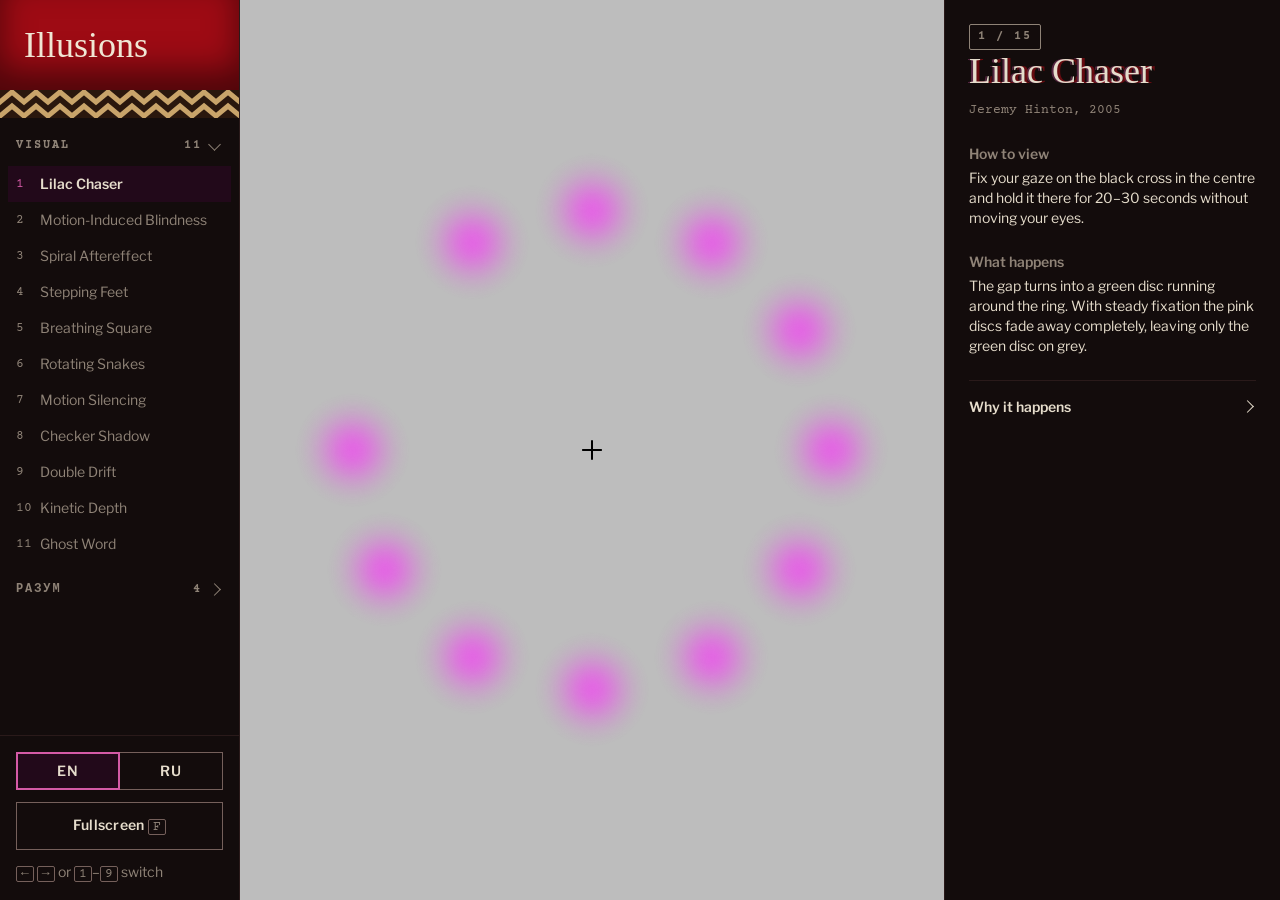
==== commit 1ee07ec9: "Add Double Drift, Kinetic Depth and Russian for the visual section New visual illusions, placed befo" ====
--- a/index.html
+++ b/index.html
@@ -11,7 +11,7 @@
 <body>
   <main class="layout">
     <aside class="side">
-      <h1 class="brand heading">Illusions</h1>
+      <h1 id="brand" class="brand heading">Illusions</h1>
       <svg class="wr-chev brand-floor" width="100%" height="28" aria-hidden="true">
         <defs>
           <pattern id="floor" width="24" height="28" patternUnits="userSpaceOnUse">
@@ -23,14 +23,18 @@
       </svg>
       <nav id="nav" class="nav" aria-label="Illusions"></nav>
       <div class="side-foot">
-        <button id="fullscreen" class="wr-btn wr-btn-quiet" type="button" title="Fullscreen (F)">Fullscreen <kbd>F</kbd></button>
-        <p class="keys"><kbd>←</kbd> <kbd>→</kbd> or <kbd>1</kbd>–<kbd>9</kbd> switch</p>
+        <div id="lang" class="lang-switch" role="group" aria-label="Language / Язык">
+          <button class="wr-btn wr-btn-quiet" type="button" data-lang="en" lang="en" aria-label="English">EN</button>
+          <button class="wr-btn wr-btn-quiet" type="button" data-lang="ru" lang="ru" aria-label="Русский">RU</button>
+        </div>
+        <button id="fullscreen" class="wr-btn wr-btn-quiet" type="button"><span id="fullscreen-label"></span> <kbd>F</kbd></button>
+        <p class="keys"><kbd>←</kbd> <kbd>→</kbd> <span id="keys-or"></span> <kbd>1</kbd>–<kbd>9</kbd> <span id="keys-switch"></span></p>
       </div>
     </aside>
 
     <section id="stage" class="stage" aria-live="off"></section>
 
-    <aside class="panel">
+    <aside id="panel" class="panel">
       <p id="index" class="index wr-stamp wr-stamp-neutral"></p>
       <h2 id="title" class="title heading wr-ghost-text"></h2>
       <p id="credit" class="credit caption"></p>
@@ -64,6 +68,8 @@
   <script src="js/illusions/snakes.js"></script>
   <script src="js/illusions/silencing.js"></script>
   <script src="js/illusions/checker-shadow.js"></script>
+  <script src="js/illusions/double-drift.js"></script>
+  <script src="js/illusions/kinetic-depth.js"></script>
   <script src="js/illusions/ghost-word.js"></script>
   <script src="js/mind/oracle-model.js"></script>
   <script src="js/illusions/oracle.js"></script>
--- a/css/style.css
+++ b/css/style.css
@@ -20,7 +20,7 @@
 }
 
 /* IM Fell English has no Cyrillic: Russian text would drop to the fallback while its digits stayed in IM Fell. */
-:lang(ru) .mind, :lang(ru) .title { --font-display: "Iowan Old Style", Georgia, serif; }
+:lang(ru) .mind, :lang(ru) .title, :lang(ru) .brand { --font-display: "Iowan Old Style", Georgia, serif; }
 
 /* ---------- layout ---------- */
 
@@ -82,6 +82,8 @@
   min-height: 0;
   overflow-y: auto;
   padding: var(--space-8);
+  scrollbar-width: thin;
+  scrollbar-color: var(--border-strong) transparent;
 }
 
 .nav-group + .nav-group { margin-top: var(--space-8); }
@@ -168,6 +170,21 @@
   border-top: 1px solid var(--border);
 }
 
+.lang-switch {
+  display: grid;
+  grid-template-columns: 1fr 1fr;
+}
+
+.lang-switch .wr-btn { padding: var(--space-8) var(--space-12); transition: none; }
+.lang-switch .wr-btn + .wr-btn { margin-left: -1px; }
+
+.lang-switch .wr-btn[aria-pressed="true"] {
+  position: relative;
+  background: var(--lamp-soft);
+  border-color: var(--lamp);
+  box-shadow: inset 0 0 0 1px var(--lamp);
+}
+
 .keys {
   margin: 0;
   color: var(--text-muted);
@@ -517,7 +534,7 @@
   .brand, .brand-floor, .keys { display: none; }
   .nav-items { display: flex; overflow-x: auto; scrollbar-width: none; }
   .nav-item { flex: none; width: auto; white-space: nowrap; }
-  .side-foot { padding: var(--space-8) var(--space-16); }
+  .side-foot { grid-template-columns: auto 1fr; padding: var(--space-8) var(--space-16); }
   .side-foot kbd { display: none; }
 }
 
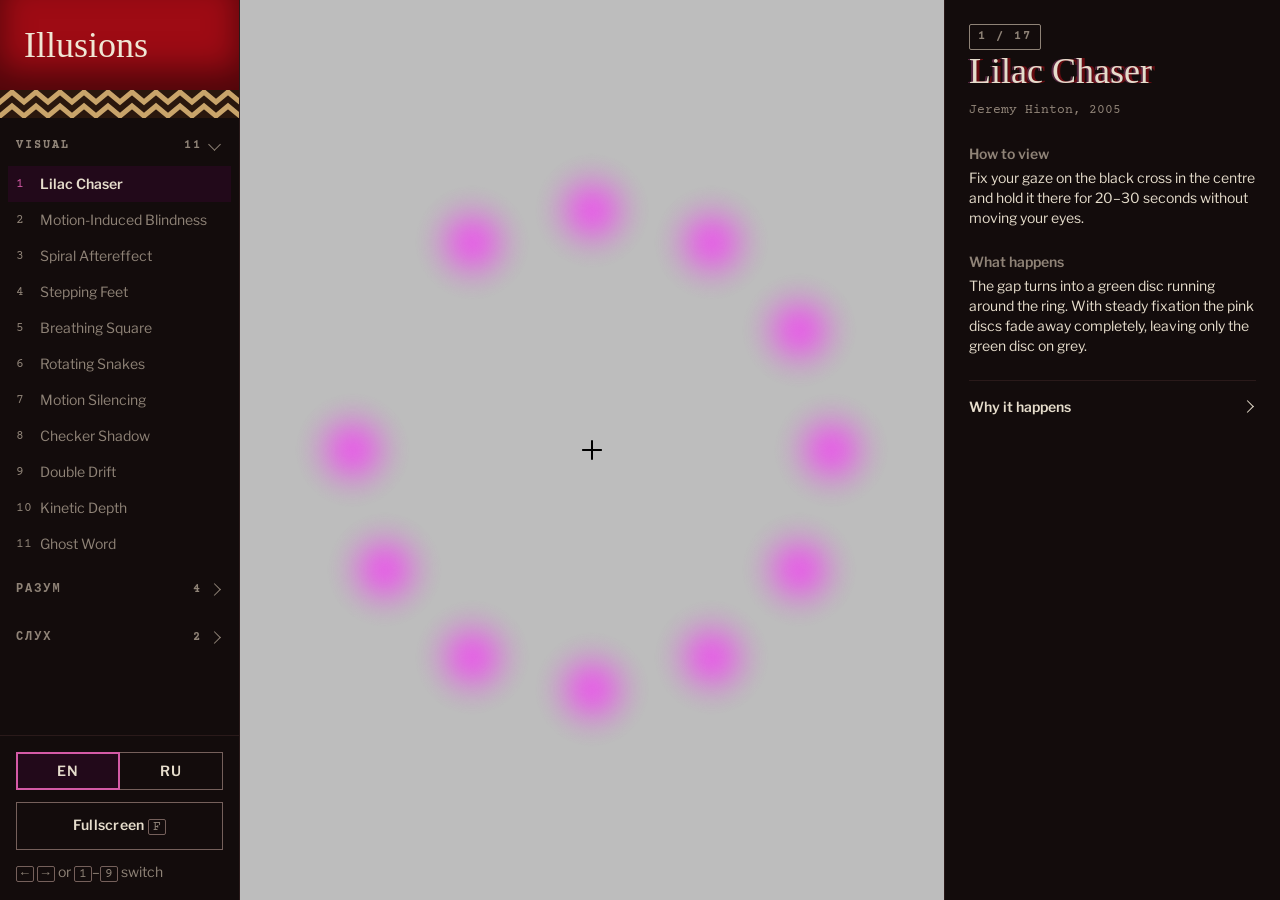
==== commit c01da0e3: "Add Слух section: Endless Staircase and Melody in the Noise Shared sound helper in core.js (Listen g" ====
--- a/index.html
+++ b/index.html
@@ -79,6 +79,8 @@
   <script src="js/illusions/who.js"></script>
   <script src="js/mind/principle-model.js"></script>
   <script src="js/illusions/principle.js"></script>
+  <script src="js/illusions/shepard.js"></script>
+  <script src="js/illusions/huggins.js"></script>
   <script src="js/app.js"></script>
 </body>
 </html>
--- a/css/style.css
+++ b/css/style.css
@@ -409,6 +409,72 @@
 .pr-pair.diff b { color: var(--text); font-weight: 600; }
 .pr-actions { display: flex; justify-content: center; gap: var(--space-12); }
 
+/* ---------- Слух ---------- */
+
+.sound-gate {
+  position: absolute;
+  inset: 0;
+  z-index: 1;
+  display: flex;
+  flex-direction: column;
+  align-items: center;
+  justify-content: center;
+  gap: var(--space-12);
+  padding: var(--space-24);
+  text-align: center;
+}
+
+.sound-gate .wr-btn { min-width: 160px; }
+.sound-gate-note { max-width: 40ch; margin: 0; padding: var(--space-4) var(--space-12); background: var(--background); color: var(--text-muted); font: 400 14px/20px var(--font-text); }
+
+.ear {
+  position: absolute;
+  inset: 0;
+  display: flex;
+  flex-direction: column;
+  background: var(--background);
+}
+
+.ear-plot { position: relative; flex: 1; min-height: 0; }
+
+.ear-bar {
+  display: flex;
+  flex-wrap: wrap;
+  justify-content: center;
+  align-items: flex-end;
+  gap: var(--space-16) var(--space-24);
+  padding: var(--space-16) var(--space-24) var(--space-24);
+  border-top: 1px solid var(--border);
+}
+
+.ear-keys { display: flex; gap: var(--space-4); }
+
+.ear-key {
+  width: 40px;
+  height: 96px;
+  padding: 0 0 var(--space-8);
+  border: 1px solid var(--border-strong);
+  border-radius: var(--radius-0);
+  background: var(--text);
+  color: var(--background);
+  font: 400 13px/20px var(--font-mono);
+  display: flex;
+  align-items: flex-end;
+  justify-content: center;
+  cursor: pointer;
+  touch-action: none;
+  user-select: none;
+}
+
+.ear-key.on { background: var(--lamp); border-color: var(--lamp); box-shadow: var(--lamp-glow); }
+
+.ear-tunes { display: grid; gap: var(--space-8); }
+.ear-tunes .wr-btn { min-width: 180px; }
+
+@media (max-width: 600px) {
+  .ear-key { width: 26px; height: 72px; }
+}
+
 /* ---------- side panel ---------- */
 
 .panel {
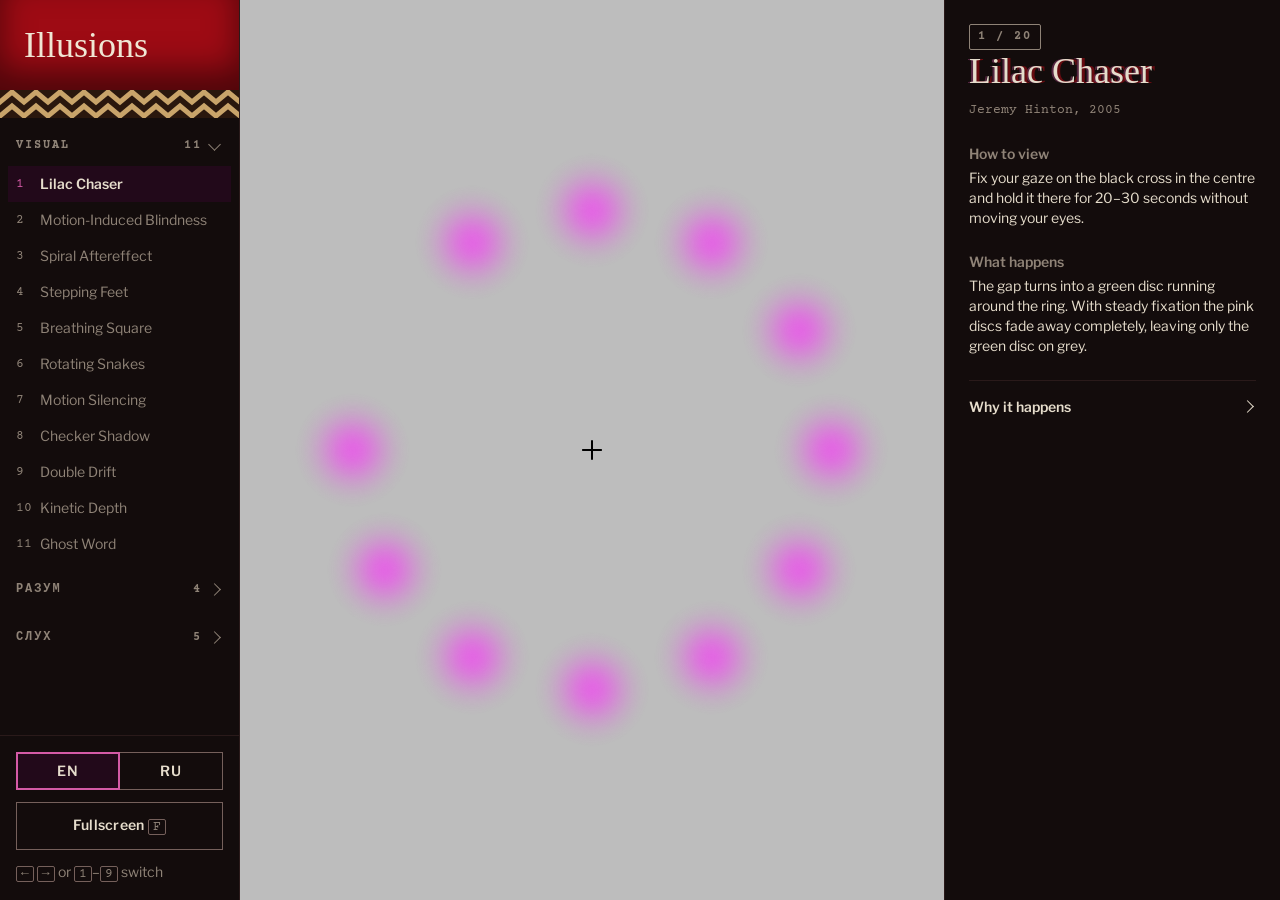
==== commit dba55669: "Add Tritone Paradox, Octave Illusion and Speech to Song Completes the Слух section. Tritone Paradox " ====
--- a/index.html
+++ b/index.html
@@ -80,7 +80,10 @@
   <script src="js/mind/principle-model.js"></script>
   <script src="js/illusions/principle.js"></script>
   <script src="js/illusions/shepard.js"></script>
+  <script src="js/illusions/tritone.js"></script>
   <script src="js/illusions/huggins.js"></script>
+  <script src="js/illusions/octave.js"></script>
+  <script src="js/illusions/speech-song.js"></script>
   <script src="js/app.js"></script>
 </body>
 </html>
--- a/css/style.css
+++ b/css/style.css
@@ -475,6 +475,26 @@
   .ear-key { width: 26px; height: 72px; }
 }
 
+/* Step-by-step listening demos reuse the .mind screens. */
+.ear-updown { display: flex; justify-content: center; gap: var(--space-16); margin: var(--space-24) 0 0; }
+.ear-updown .wr-btn { min-width: 160px; }
+.ear-updown kbd { margin-left: var(--space-8); }
+
+.ear-choice { display: grid; gap: var(--space-8); max-width: 420px; margin: var(--space-24) auto 0; }
+.ear-choice .wr-btn { width: 100%; }
+
+.ear-canvas { position: relative; height: 280px; margin: var(--space-16) 0; }
+.ear-canvas.short { height: 160px; }
+
+.ear-scale { display: flex; justify-content: center; gap: var(--space-4); margin-top: var(--space-16); }
+.ear-scale .wr-btn { width: 48px; padding: var(--space-8) 0; font-variant-numeric: tabular-nums; transition: none; }
+.ear-scale-ends { display: flex; justify-content: space-between; max-width: 256px; margin: var(--space-4) auto 0; color: var(--text-muted); font: 400 14px/20px var(--font-text); }
+
+.ear-meter { height: var(--space-8); max-width: 320px; margin: var(--space-24) auto 0; background: var(--border); }
+.ear-meter i { display: block; height: 100%; width: 0; background: var(--lamp); }
+
+.ear-actions { display: flex; flex-wrap: wrap; justify-content: center; gap: var(--space-12); margin-top: var(--space-24); }
+
 /* ---------- side panel ---------- */
 
 .panel {
